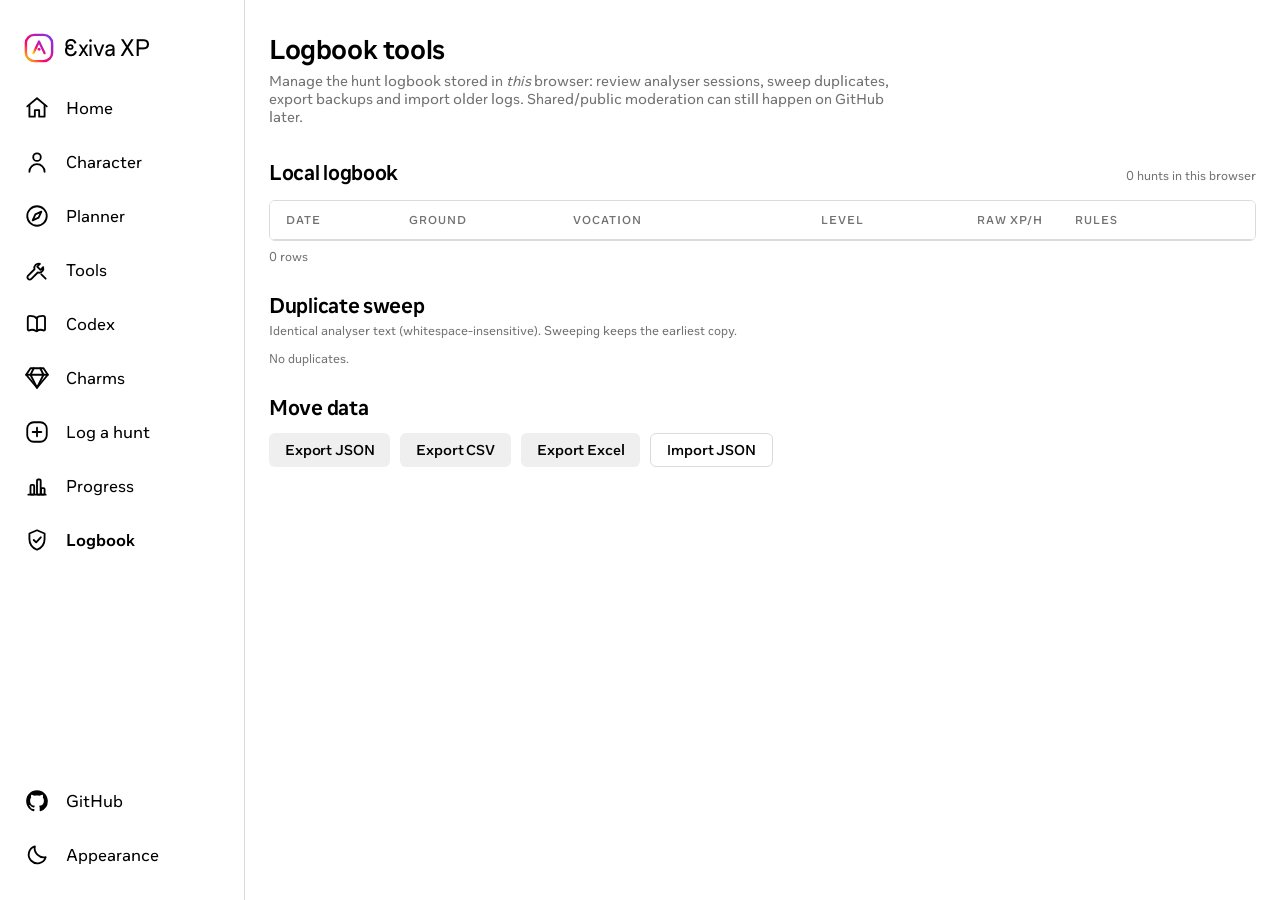
==== admin.html @ 0beedae2 "Exiva XP owner-only history reset" ====
<!DOCTYPE html>
<html lang="en">
<head>
  <meta charset="UTF-8">
  <meta name="viewport" content="width=device-width, initial-scale=1.0">
  <meta name="description" content="Manage Night'Flyn's local Exiva XP hunt logbook: review, deduplicate, import and export Hunting Analyser sessions.">
  <title>Logbook tools · Exiva XP</title>
  <link rel="icon" href="assets/img/mark.svg" type="image/svg+xml">
  <link rel="manifest" href="manifest.webmanifest">
  <link rel="apple-touch-icon" href="assets/img/icon-180.png">
  <meta name="theme-color" content="#ffffff" media="(prefers-color-scheme: light)">
  <meta name="theme-color" content="#0c1014" media="(prefers-color-scheme: dark)">
  <link rel="stylesheet" href="assets/css/base.css">
  <link rel="stylesheet" href="assets/css/pages.css">
</head>
<body>
  <a class="skip-link" href="#stage">Skip to content</a>
  <div class="shell">
    <aside id="rail" class="rail" aria-label="Sidebar"></aside>
    <main class="stage" id="main">
      <div class="stage-inner" id="stage">
        <noscript><p>Exiva XP needs JavaScript to read analysers and render the hunting data.</p></noscript>
        <div class="ghost" style="height:56px;margin-bottom:16px"></div>
        <div class="ghost" style="height:340px"></div>
      </div>
    </main>
  </div>
  <script type="module" src="assets/js/pages/admin.js"></script>
</body>
</html>
---- assets/css/base.css ----
/*
 * Exiva XP — base layer: brand fonts, semantic tokens and the product app
 * shell (sidebar → icon rail → bottom tab bar). Token values come from the
 * Instagram Design System (nesleykent/instagram-design-system): light-first,
 * near-monochrome surfaces, one loud gradient, a single fixed action blue.
 */

/* ---------- brand typefaces ---------- */

@font-face {
  font-family: "Optimistic";
  src: url("../fonts/optimistic-vf.ttf") format("truetype");
  font-weight: 200 800;
  font-display: swap;
}
@font-face {
  font-family: "Instagram Sans Headline";
  src: url("../fonts/instagram-sans-headline.otf") format("opentype");
  font-weight: 400 800;
  font-display: swap;
}
@font-face {
  font-family: "Instagram Sans";
  src: url("../fonts/instagram-sans-regular.ttf") format("truetype");
  font-weight: 400;
  font-display: swap;
}
@font-face {
  font-family: "Instagram Sans";
  src: url("../fonts/instagram-sans-bold.ttf") format("truetype");
  font-weight: 700;
  font-display: swap;
}

/* ---------- tokens ---------- */

:root {
  /* brand gradient — the only saturated element */
  --grad-yellow: #FFD600;
  --grad-orange: #FF7A00;
  --grad-rose: #FF0169;
  --grad-magenta: #D300C5;
  --grad-purple: #7638FA;
  --grad-hero: linear-gradient(72.44deg, var(--grad-rose) 4.69%, var(--grad-magenta) 48.96%, var(--grad-purple) 92.19%);
  --grad-spectrum: linear-gradient(125deg, var(--grad-yellow) 15%, var(--grad-orange) 30%, var(--grad-rose), var(--grad-magenta) 70%, var(--grad-purple) 85%);
  --grad-story: conic-gradient(from 220deg, var(--grad-yellow), var(--grad-orange), var(--grad-rose), var(--grad-magenta), var(--grad-purple), var(--grad-yellow));

  /* semantic surfaces — light default */
  --surface: 255, 255, 255;
  --surface-2: 243, 245, 247;
  --surface-raised: 255, 255, 255;
  --ink: 0, 0, 0;
  --ink-2: 115, 115, 115;
  --icon: 38, 38, 38;
  --wash: 239, 239, 239;
  --line: 219, 219, 219;
  --line-strong: 168, 168, 168;
  --overlay: 0, 0, 0;
  --overlay-a: .05;

  /* fixed semantics — never theme-swap, matching the source's --web-always-* */
  --blue: 0, 149, 246;
  --blue-press: 24, 119, 242;
  --red: 237, 73, 86;
  --green: 88, 195, 34;
  --white-fixed: 255, 255, 255;

  /* element accents (data colour only) */
  --c-physical: 142, 142, 142;
  --c-earth: 88, 195, 34;
  --c-fire: 255, 122, 0;
  --c-energy: 118, 56, 250;
  --c-ice: 0, 149, 246;
  --c-holy: 255, 214, 0;
  --c-death: 211, 0, 197;

  /* type */
  --f-ui: "Optimistic", Montserrat, -apple-system, BlinkMacSystemFont, "Segoe UI", Helvetica, Arial, sans-serif;
  --f-wordmark: "Instagram Sans Headline", "Instagram Sans", "Helvetica Neue", Helvetica, Arial, sans-serif;
  --f-display: "Instagram Sans", "Helvetica Neue", Helvetica, Arial, sans-serif;
  --f-mono: ui-monospace, SFMono-Regular, Menlo, Consolas, monospace;

  /* spacing / shape / elevation */
  --s1: 4px; --s2: 8px; --s3: 12px; --s4: 16px; --s5: 20px;
  --s6: 24px; --s8: 32px; --s10: 40px; --s12: 48px; --s16: 64px;
  --r-sm: 4px; --r-input: 6px; --r-md: 8px; --r-lg: 12px; --r-xl: 16px;
  --r-pill: 1000px; --r-circle: 50%;
  --shadow-card: 0 2px 4px rgba(0,0,0,.1), 0 8px 16px rgba(0,0,0,.1);
  --shadow-float: 0 4px 12px rgba(0,0,0,.15);

  /* motion */
  --e-standard: cubic-bezier(.4, 0, .2, 1);
  --e-settle: cubic-bezier(.16, 1, .3, 1);
  --t-hover: 150ms;

  /* shell geometry */
  --rail: 245px;
  --rail-slim: 76px;
  --feed: 660px;
  --canvas: 1180px;

  color-scheme: light;
}

[data-appearance="dark"] {
  --surface: 12, 16, 20;
  --surface-2: 37, 41, 46;
  --surface-raised: 33, 35, 40;
  --ink: 245, 245, 245;
  --ink-2: 168, 168, 168;
  --icon: 245, 245, 245;
  --wash: 38, 38, 38;
  --line: 38, 38, 38;
  --line-strong: 85, 85, 85;
  --overlay: 255, 255, 255;
  --overlay-a: .1;
  color-scheme: dark;
}

@media (prefers-reduced-motion: reduce) {
  *, *::before, *::after { transition-duration: .01ms !important; animation-duration: .01ms !important; }
}

/* ---------- resets ---------- */

* { box-sizing: border-box; }

body {
  margin: 0;
  background: rgb(var(--surface));
  color: rgb(var(--ink));
  font-family: var(--f-ui);
  font-size: 14px;
  line-height: 18px;
  -webkit-font-smoothing: antialiased;
}

a { color: inherit; text-decoration: none; }
button { font-family: inherit; }
h1, h2, h3, h4 { margin: 0; font-weight: 700; }

.visually-hidden { position: absolute; width: 1px; height: 1px; overflow: hidden; clip: rect(0 0 0 0); }
.skip-link { position: fixed; left: -9999px; z-index: 200; background: rgb(var(--surface-raised)); padding: var(--s3) var(--s4); border-radius: var(--r-md); box-shadow: var(--shadow-float); }
.skip-link:focus { left: var(--s3); top: var(--s3); }
:focus-visible { outline: 2px solid rgb(var(--line-strong)); outline-offset: 2px; }

/* ---------- app shell ---------- */

.shell { display: flex; min-height: 100vh; }

.rail {
  position: sticky; top: 0; align-self: flex-start;
  width: var(--rail); height: 100vh; flex-shrink: 0;
  display: flex; flex-direction: column;
  padding: 8px 12px 20px;
  border-right: 1px solid rgb(var(--line));
  background: rgb(var(--surface));
  z-index: 50;
}

.wordmark {
  display: flex; align-items: center; gap: 10px;
  padding: 25px 12px 20px;
  font-family: var(--f-wordmark);
  font-weight: 700; font-size: 24px; letter-spacing: -.5px;
  white-space: nowrap;
}
.wordmark img, .wordmark svg { width: 30px; height: 30px; flex-shrink: 0; }

.rail-nav { display: flex; flex-direction: column; gap: 4px; flex: 1; }

.rail-item {
  display: flex; align-items: center; gap: 16px;
  padding: 12px; border: 0; border-radius: var(--r-md);
  background: transparent; color: rgb(var(--ink));
  font-size: 16px; line-height: 24px; font-weight: 400;
  cursor: pointer; white-space: nowrap;
  transition: background var(--t-hover) var(--e-standard);
}
.rail-item:hover { background: rgba(var(--overlay), var(--overlay-a)); }
.rail-item[aria-current="page"] { font-weight: 700; }
.rail-item svg { width: 26px; height: 26px; flex-shrink: 0; }

.rail-foot { display: flex; flex-direction: column; gap: 4px; }

/* icon rail on narrow desktop */
@media (max-width: 1100px) {
  .rail { width: var(--rail-slim); align-items: center; padding: 8px 8px 20px; }
  .wordmark span { display: none; }
  .wordmark { padding: 25px 0 20px; justify-content: center; }
  .rail-item span { display: none; }
  .rail-item { justify-content: center; width: 48px; }
}

/* bottom tab bar on mobile */
@media (max-width: 700px) {
  .shell { flex-direction: column; }
  .rail {
    position: fixed; top: auto; bottom: 0; left: 0; right: 0;
    width: 100%; height: 52px; flex-direction: row; align-items: center;
    justify-content: space-around; padding: 0 var(--s2);
    border-right: 0; border-top: 1px solid rgb(var(--line));
  }
  .wordmark, .rail-foot .theme-label { display: none; }
  .rail-nav { flex-direction: row; flex: 1; justify-content: space-around; gap: 0; }
  .rail-item { padding: 8px 6px; width: auto; }
  /* GitHub + appearance are utilities, not destinations — a floating
     corner cluster keeps the bottom tab bar to the real nav targets. */
  .rail-foot {
    position: fixed; top: var(--s2); right: var(--s2); z-index: 60;
    flex-direction: row; gap: 2px; padding: 2px;
    background: rgba(var(--surface), .92);
    backdrop-filter: blur(20px); -webkit-backdrop-filter: blur(20px);
    border: 1px solid rgb(var(--line)); border-radius: var(--r-pill);
  }
  .rail-foot .rail-item { padding: 8px; }
  /* the tab bar carries only the five daily-loop destinations; the rest
     stay in the desktop sidebar and on the home workspace grid */
  .rail-nav .rail-desktop-only { display: none; }
  main.stage { padding-bottom: 72px !important; }
}

main.stage {
  flex: 1; min-width: 0;
  padding: var(--s8) var(--s6) var(--s16);
}
.stage-inner { max-width: var(--canvas); margin: 0 auto; }
.stage-inner.narrow { max-width: var(--feed); }

/* ---------- primitives ----------
 * Button — three-tier action control (primary/secondary/tertiary), plus an
 * app-specific "destructive" tier using the system's own error colour.
 * Radius is 6px at every size — sizes vary padding/font only, never shape.
 */

.btn {
  display: inline-flex; align-items: center; justify-content: center; gap: var(--s2);
  min-height: 32px; padding: 7px var(--s4);
  border: 0; border-radius: var(--r-input);
  font-size: 14px; font-weight: 600; letter-spacing: -0.01em; cursor: pointer;
  transition: background var(--t-hover) var(--e-standard);
}
.btn-primary { background: rgb(var(--blue)); color: rgb(var(--white-fixed)); }
.btn-primary:hover { background: rgb(var(--blue-press)); }
.btn-secondary { background: rgb(var(--wash)); color: rgb(var(--ink)); }
.btn-secondary:hover { background: rgba(var(--overlay), calc(var(--overlay-a) * 2)); }
.btn-tertiary { background: transparent; color: rgb(var(--ink)); border: 1px solid rgb(var(--line)); }
.btn-tertiary:hover { background: rgba(var(--overlay), var(--overlay-a)); }
.btn-destructive { background: rgb(var(--red)); color: rgb(var(--white-fixed)); }
.btn[disabled] { opacity: .3; cursor: default; }
.btn-sm { min-height: 28px; padding: 5px var(--s3); font-size: 12px; }
.btn-lg { min-height: 44px; padding: 11px var(--s6); font-size: 15px; }

/* utility card — 6px radius matches the source's Card "utility" variant.
   The source keeps --shadow-card on at rest; here it's hover-only (.tile:hover)
   since hundreds of small cards render at once — an always-on shadow at this
   density reads as noisy, which conflicts with the source's own "used
   sparingly" guidance more than a resting-shadow mismatch would. */
.panel {
  background: rgb(var(--surface-raised));
  border: 1px solid rgb(var(--line));
  border-radius: var(--r-input);
}
.panel-pad { padding: var(--s5); }

.hairline { border: 0; border-top: 1px solid rgb(var(--line)); margin: var(--s5) 0; }

.eyebrow {
  font-size: 11px; line-height: 13px; font-weight: 600;
  letter-spacing: 1px; text-transform: uppercase;
  color: rgb(var(--ink-2));
}

.dim { color: rgb(var(--ink-2)); }
.fine { font-size: 12px; line-height: 16px; }
.num { font-variant-numeric: tabular-nums; }

input[type="text"], input[type="search"], input[type="number"], select, textarea {
  font-family: var(--f-ui); font-size: 14px;
  color: rgb(var(--ink));
  background: rgb(var(--surface-2));
  border: 1px solid transparent; border-radius: var(--r-input);
  padding: 8px 12px; min-height: 36px;
}
input:focus, select:focus, textarea:focus { outline: none; border-color: rgb(var(--line-strong)); }
textarea { width: 100%; font-family: var(--f-mono); font-size: 12px; line-height: 1.5; resize: vertical; }

label.lbl { display: grid; gap: 4px; }
label.lbl > .eyebrow { font-weight: 600; }
/* every filter field shares one width so a row of controls lines up evenly;
   lbl-wide/lbl-narrow are the only sanctioned exceptions (free text search,
   short numeric inputs) — never set width via inline style on a .lbl field. */
label.lbl > input, label.lbl > select { min-width: 160px; width: 100%; box-sizing: border-box; }
label.lbl.lbl-wide > input, label.lbl.lbl-wide > select { min-width: 220px; }
label.lbl.lbl-narrow > input, label.lbl.lbl-narrow > select { min-width: 96px; width: 96px; }
label.lbl > .sort-menu { min-width: 160px; width: 100%; box-sizing: border-box; }

/* Sort control — Apple HIG's menu pattern for a small mutually-exclusive
   option set: a button that opens an anchored list with a checkmark on the
   current choice, dismissed on pick or outside click. Replaces a native
   <select>, which read as an OS-chrome control next to the rest of this
   custom-styled system. */
.sort-menu { position: relative; }
.sort-menu-btn {
  display: flex; align-items: center; justify-content: space-between; gap: 8px;
  width: 100%; font-family: var(--f-ui); font-size: 14px; text-align: left; cursor: pointer;
  color: rgb(var(--ink)); background: rgb(var(--surface-2));
  border: 1px solid transparent; border-radius: var(--r-input);
  padding: 8px 12px; min-height: 36px;
}
.sort-menu-btn:hover { background: rgba(var(--overlay), calc(var(--overlay-a) * 2)); }
.sort-menu-btn:focus-visible, .sort-menu-btn[aria-expanded="true"] { outline: none; border-color: rgb(var(--line-strong)); }
.sort-menu-btn .value { overflow: hidden; text-overflow: ellipsis; white-space: nowrap; }
.sort-menu-btn .chevron { width: 16px; height: 16px; flex-shrink: 0; color: rgb(var(--ink-2)); transition: transform var(--t-hover) var(--e-standard); }
.sort-menu-btn[aria-expanded="true"] .chevron { transform: rotate(180deg); }
.sort-menu-list {
  position: absolute; top: calc(100% + 4px); left: 0; right: 0; z-index: 20;
  padding: 6px; margin: 0;
  background: rgb(var(--surface-raised)); border: 1px solid rgb(var(--line));
  border-radius: var(--r-lg); box-shadow: var(--shadow-float);
}
.sort-menu-item {
  display: flex; align-items: center; gap: 10px; width: 100%;
  padding: 9px 10px; border: 0; border-radius: var(--r-input);
  background: transparent; color: rgb(var(--ink)); font-family: var(--f-ui); font-size: 14px; text-align: left; cursor: pointer;
}
.sort-menu-item:hover { background: rgba(var(--overlay), var(--overlay-a)); }
.sort-menu-item .check { width: 16px; height: 16px; flex-shrink: 0; color: rgb(var(--blue)); visibility: hidden; }
.sort-menu-item[aria-checked="true"] .check { visibility: visible; }

/* gradient text — whole-word treatment only */
.grad-text {
  background: var(--grad-spectrum);
  -webkit-background-clip: text; background-clip: text;
  -webkit-text-fill-color: transparent; color: transparent;
}

/* story-ring avatar (grounds/creatures) */
.ring {
  display: inline-grid; place-items: center;
  width: 64px; height: 64px; border-radius: var(--r-circle);
  background: var(--grad-story);
  flex-shrink: 0;
}
.ring > .ring-core {
  display: grid; place-items: center;
  width: 56px; height: 56px; border-radius: var(--r-circle);
  background: rgb(var(--surface));
  font-weight: 700; font-size: 18px;
}
.ring.ring-quiet { background: rgb(var(--line)); }

.toast {
  position: fixed; left: 50%; bottom: var(--s6); transform: translateX(-50%);
  background: rgb(var(--ink)); color: rgb(var(--surface));
  padding: 10px var(--s5); border-radius: var(--r-md);
  font-size: 14px; z-index: 120; box-shadow: var(--shadow-float);
  animation: toast-rise .35s var(--e-settle);
}
@keyframes toast-rise { from { opacity: 0; transform: translate(-50%, 10px); } }
---- assets/css/pages.css ----
/* Exiva XP — page components layered on the shell primitives. */

/* ---------- home ---------- */

.hello {
  display: flex; flex-direction: column; gap: var(--s3);
  padding: var(--s10) 0 var(--s8);
}
.hello h1 {
  font-family: var(--f-wordmark);
  font-size: clamp(34px, 5vw, 56px); line-height: 1.02;
  letter-spacing: -2px; font-weight: 700;
}
.hello p { max-width: 560px; font-size: 16px; line-height: 24px; color: rgb(var(--ink-2)); margin: 0; }
.hello .actions { display: flex; gap: var(--s3); margin-top: var(--s2); flex-wrap: wrap; }

.pulse-row { display: grid; grid-template-columns: repeat(auto-fit, minmax(130px, 1fr)); gap: var(--s3); margin-bottom: var(--s8); }
.pulse { padding: var(--s4) var(--s5); }
.pulse .big { font-size: 26px; line-height: 28px; font-weight: 700; letter-spacing: 0; overflow-wrap: anywhere; }
.pulse .eyebrow { margin-top: 4px; }
.home-workspace .tile-top { align-items: flex-start; }
.home-workspace-icon {
  display: grid;
  place-items: center;
  width: 48px;
  height: 48px;
  flex: 0 0 48px;
  color: rgb(var(--ink));
}
.home-workspace-icon > svg {
  width: 28px;
  height: 28px;
}

/* stories rail of grounds */
.story-rail {
  display: flex; gap: var(--s4); overflow-x: auto;
  padding: var(--s4) 2px var(--s5);
  scrollbar-width: none;
}
.story-rail::-webkit-scrollbar { display: none; }
.story {
  display: flex; flex-direction: column; align-items: center; gap: 6px;
  width: 76px; flex-shrink: 0; text-align: center;
}
.story .cap {
  font-size: 12px; line-height: 15px; max-width: 76px;
  overflow: hidden; display: -webkit-box; -webkit-line-clamp: 2; -webkit-box-orient: vertical;
}
.story:hover .ring { filter: brightness(1.05); }

/* feed cards */
.feed { display: flex; flex-direction: column; gap: var(--s5); }
.post { overflow: hidden; }
.post-head { display: flex; align-items: center; gap: var(--s3); padding: var(--s3) var(--s4); }
.post-head .ring { width: 40px; height: 40px; }
.post-head .ring > .ring-core { width: 34px; height: 34px; font-size: 13px; }
.post-head .who { display: grid; }
.post-head .who b { font-size: 14px; }
.post-hero {
  display: grid; grid-template-columns: repeat(auto-fit, minmax(120px, 1fr));
  gap: 1px; background: rgb(var(--line));
  border-block: 1px solid rgb(var(--line));
}
.post-hero .cell { background: rgb(var(--surface-2)); padding: var(--s4); text-align: center; }
.post-hero .cell b { display: block; font-size: 18px; letter-spacing: -.3px; }
.post-body { padding: var(--s3) var(--s4) var(--s4); display: grid; gap: 6px; }

/* ---------- explore grid + filter bar ---------- */

.filter-bar {
  display: flex; flex-wrap: wrap; gap: var(--s2) var(--s3); align-items: flex-start;
  padding: var(--s4) 0 var(--s5);
  position: sticky; top: 0; z-index: 10;
  background: rgba(var(--surface), .92);
  backdrop-filter: blur(20px); -webkit-backdrop-filter: blur(20px);
}

/* .filter-more wraps every field except Search. On desktop it's `contents` —
   invisible to layout, its children are plain flex items of .filter-bar, so
   nothing above 700px changes. Below 700px it collapses behind a toggle
   button instead of packing 2-per-row, since even a packed grid still
   pushed the first result past the fold on real phones. */
.filter-toggle { display: none; }
.filter-more { display: contents; }

@media (max-width: 700px) {
  /* iOS Safari has a known compositing bug where a `position: sticky` element
     combined with `backdrop-filter` gets left behind as a stretched "ghost"
     copy mid-scroll, overlapping content below it. Drop both on mobile —
     the bar is short enough now (Search + a Filters toggle) that losing
     stick-while-scrolling isn't a real loss, and a plain flow bar sidesteps
     the whole bug class. */
  .filter-bar {
    flex-direction: column; align-items: stretch; gap: var(--s2); padding: var(--s3) 0 var(--s4);
    position: static; background: rgb(var(--surface));
    backdrop-filter: none; -webkit-backdrop-filter: none;
  }
  .filter-toggle {
    display: flex; align-items: center; justify-content: center; gap: 6px;
    min-height: 36px; padding: 0 var(--s4);
    background: rgb(var(--wash)); color: rgb(var(--ink));
    border: 0; border-radius: var(--r-input);
    font-size: 13px; font-weight: 600; cursor: pointer;
  }
  .filter-toggle .chevron { transition: transform var(--t-hover) var(--e-standard); }
  .filter-toggle[aria-expanded="true"] .chevron { transform: rotate(180deg); }
  .filter-more { display: none; grid-template-columns: 1fr 1fr; gap: var(--s2); }
  .filter-more.open { display: grid; }
  .filter-more .lbl, .filter-more .lbl-narrow { min-width: 0; width: auto; }
  .filter-more .lbl > input, .filter-more .lbl > select, .filter-more .lbl > .sort-menu,
  .filter-more .lbl-narrow > input, .filter-more .lbl-narrow > select { min-width: 0; width: 100%; }
  .filter-more > *:last-child { grid-column: 1 / -1; }
}

.count-line { margin: 0 0 var(--s3); }

.tiles { display: grid; grid-template-columns: repeat(auto-fill, minmax(280px, 1fr)); gap: var(--s4); }
.tile { display: flex; flex-direction: column; gap: var(--s3); padding: var(--s4); transition: box-shadow var(--t-hover) var(--e-standard); }
.tile:hover { box-shadow: var(--shadow-card); }
.tile-top { display: flex; align-items: center; gap: var(--s3); }
.tile-top .ring { width: 48px; height: 48px; }
.tile-top .ring > .ring-core { width: 41px; height: 41px; font-size: 15px; }
.tile-top .name { font-weight: 700; font-size: 15px; line-height: 19px; }
.tile-stats { display: flex; gap: var(--s5); }
.tile-stats .stat b { display: block; font-size: 16px; }
.tile-tags { display: flex; flex-wrap: wrap; gap: 6px; }

/* Badge — the source Badge component verbatim (the "LIVE" pattern): solid
   tone fill, white 11px/700 uppercase, 4px radius. Reserved for genuine
   STATUS indicators only: basis (Curated/Logged/Blended), admin's
   rules-check (Faulted/Flagged/Clean), evidence provenance. The neutral
   fill is the fixed 38,38,38 primary-icon value in both appearances —
   tone colours never theme-swap. */
.badge {
  display: inline-flex; align-items: center; gap: 4px;
  padding: 3px 7px; border-radius: var(--r-sm);
  font-size: 11px; line-height: 13px; font-weight: 700;
  letter-spacing: .5px; text-transform: uppercase;
  color: rgb(var(--white-fixed)); background: rgb(38, 38, 38);
  white-space: nowrap;
}
.badge-success { background: rgb(var(--green)); }
.badge-info { background: rgb(var(--blue)); }
.badge-error { background: rgb(var(--red)); }
/* the source Badge has no caution tone — the brand gradient's orange stop
   is the sanctioned extension (it is already the fire data colour) */
.badge-warning { background: rgb(var(--c-fire)); }

/* Pill — Exiva's quiet data/label chip (not a source component): soft wash
   fill, ink text. Categorical metadata (vocations, family/tier/rarity,
   loot, habitats) and the element readouts (pillEl) live here — solid
   uppercase badges on every label would out-shout the content. The source's
   Tag is NOT this either: that's the interactive filter chip from the brand
   type-tester, and this app currently has no such control. */
.pill {
  display: inline-flex; align-items: center; gap: 5px;
  padding: 2px 10px; border-radius: var(--r-pill);
  font-size: 12px; line-height: 18px; font-weight: 600;
  background: rgb(var(--wash)); color: rgb(var(--ink));
  white-space: nowrap;
}
/* element badges carry their element as a tone, exactly like the semantic
   tones below tint theirs: a soft wash of the element colour. Text stays
   ink for contrast (holy yellow and ice blue are unreadable as text
   colours in light mode). No dot — the source Badge has no such part. */
.pill[class*="el-"] { background: rgba(var(--el), .14); }
/* semantic tones, not colour names — matches the source Badge component's
   tone system (a fixed vocabulary of meanings, not literal hues) */
.pill-info { background: rgba(var(--blue), .12); color: rgb(var(--blue)); }
.pill-success { background: rgba(var(--green), .14); color: rgb(0, 130, 20); }
[data-appearance="dark"] .pill-success { color: rgb(var(--green)); }
.pill-error { background: rgba(var(--red), .12); color: rgb(var(--red)); }
.pill-warning { background: rgba(var(--c-fire), .14); color: rgb(var(--c-fire)); }

.el-physical { --el: var(--c-physical); }
.el-earth { --el: var(--c-earth); }
.el-fire { --el: var(--c-fire); }
.el-energy { --el: var(--c-energy); }
.el-ice { --el: var(--c-ice); }
.el-holy { --el: var(--c-holy); }
.el-death { --el: var(--c-death); }

/* creature artwork (official Tibia library GIFs) */
.critter {
  width: 48px; height: 48px; object-fit: contain;
  image-rendering: pixelated; flex-shrink: 0;
}
.critter-lg { width: 84px; height: 84px; }
.art-disc {
  display: grid; place-items: center; flex-shrink: 0;
  background: rgb(var(--surface-2)); border-radius: var(--r-lg);
}
.tile-top .art-disc { width: 56px; height: 56px; }
.masthead .art-disc { width: 108px; height: 108px; }

/* trust meter (confidence) */
.trust { display: inline-flex; align-items: center; gap: 6px; font-size: 12px; color: rgb(var(--ink-2)); }
.trust .seg { display: inline-flex; gap: 2px; }
.trust .seg i { width: 10px; height: 4px; border-radius: 2px; background: rgb(var(--wash)); }
.trust .seg i.on { background: rgb(var(--green)); }

/* ---------- data table ---------- */

.sheet { overflow-x: auto; }
table.grid { width: 100%; border-collapse: collapse; font-size: 14px; }
table.grid th, table.grid td { padding: 10px var(--s4); text-align: left; white-space: nowrap; }
table.grid th {
  font-size: 11px; letter-spacing: 1px; text-transform: uppercase; font-weight: 600;
  color: rgb(var(--ink-2)); border-bottom: 1px solid rgb(var(--line));
  cursor: pointer; user-select: none; position: sticky; top: 0;
  background: rgb(var(--surface-raised));
}
table.grid th.on { color: rgb(var(--ink)); }
table.grid td { border-bottom: 1px solid rgb(var(--line)); }
table.grid tr:last-child td { border-bottom: 0; }
table.grid tbody tr:hover { background: rgba(var(--overlay), var(--overlay-a)); }
table.grid .num { text-align: right; }
table.grid a { color: rgb(var(--blue)); font-weight: 600; }
.ok { color: rgb(var(--green)); font-weight: 600; }
.bad { color: rgb(var(--red)); font-weight: 600; }

/* ---------- detail pages ---------- */

.masthead { display: flex; align-items: center; gap: var(--s5); padding: var(--s6) 0 var(--s5); flex-wrap: wrap; }
.masthead .ring { width: 88px; height: 88px; }
.masthead .ring > .ring-core { width: 78px; height: 78px; font-size: 26px; }
.masthead h1 { font-size: 28px; line-height: 32px; letter-spacing: -.5px; }
.masthead .sub { display: flex; gap: var(--s2); flex-wrap: wrap; margin-top: var(--s2); }

.duo { display: grid; gap: var(--s4); grid-template-columns: 1fr; }
@media (min-width: 880px) { .duo { grid-template-columns: 1fr 1fr; } }

.facts { display: grid; grid-template-columns: repeat(auto-fit, minmax(140px, 1fr)); gap: var(--s2); }
.fact { background: rgb(var(--surface-2)); border-radius: var(--r-md); padding: 10px var(--s3); }
.fact b { display: block; font-size: 15px; }
.fact .meta-line { display: block; }

/* element meter */
.meter { display: grid; grid-template-columns: 68px 1fr 44px; gap: var(--s2); align-items: center; font-size: 13px; }
.meter + .meter { margin-top: 7px; }
.meter .lane { height: 7px; border-radius: var(--r-pill); background: rgb(var(--surface-2)); position: relative; overflow: visible; }
.meter .lane > .fill { position: absolute; inset: 0 auto 0 0; border-radius: var(--r-pill); background: rgb(var(--el, var(--ink-2))); }
.meter .lane > .baseline { position: absolute; top: -3px; bottom: -3px; width: 1px; background: rgb(var(--line-strong)); }
.meter .val { text-align: right; color: rgb(var(--ink-2)); }

.tips { margin: 0; padding-left: 18px; display: grid; gap: 6px; font-size: 14px; line-height: 20px; }

/* ---------- submit flow ---------- */

.steps { counter-reset: step; display: grid; gap: var(--s5); }
.step { position: relative; }
.step > .step-head { display: flex; align-items: center; gap: var(--s3); margin-bottom: var(--s3); }
.step > .step-head::before {
  counter-increment: step; content: counter(step);
  display: grid; place-items: center;
  width: 26px; height: 26px; border-radius: var(--r-circle);
  background: rgb(var(--ink)); color: rgb(var(--surface));
  font-size: 13px; font-weight: 700;
}
.step > .step-head h2 { font-size: 18px; }

.guess-list { display: grid; gap: var(--s2); }
.guess {
  display: flex; align-items: center; gap: var(--s3);
  padding: var(--s3) var(--s4); cursor: pointer;
  border: 1.5px solid rgb(var(--line)); border-radius: var(--r-input);
  background: rgb(var(--surface-raised));
  transition: border-color var(--t-hover) var(--e-standard);
}
.guess:hover { background: rgba(var(--overlay), var(--overlay-a)); }
.guess.picked { border-color: rgb(var(--blue)); }
.guess .pct { margin-left: auto; font-weight: 700; font-size: 15px; }

.note { border-radius: var(--r-md); padding: var(--s3) var(--s4); font-size: 14px; margin: var(--s2) 0; }
.note-red { background: rgba(var(--red), .08); color: rgb(var(--red)); }
.note-amber { background: rgba(var(--c-fire), .1); color: rgb(160, 80, 0); }
[data-appearance="dark"] .note-amber { color: rgb(var(--c-fire)); }
.note-green { background: rgba(var(--green), .1); color: rgb(0, 130, 20); }
[data-appearance="dark"] .note-green { color: rgb(var(--green)); }

.form-row { display: flex; flex-wrap: wrap; gap: var(--s3); }

/* ---------- character tools ---------- */

.tool-grid {
  display: grid;
  grid-template-columns: repeat(auto-fit, minmax(320px, 1fr));
  gap: var(--s4);
  align-items: start;
}
.tool-card {
  display: grid;
  gap: var(--s4);
}
.tool-wide {
  grid-column: 1 / -1;
}
.tool-head {
  display: flex;
  align-items: baseline;
  justify-content: space-between;
  gap: var(--s3);
}
.tool-head h2 {
  font-size: 18px;
  letter-spacing: -.2px;
}
.tool-fields {
  display: flex;
  flex-wrap: wrap;
  gap: var(--s3);
  align-items: end;
}
.tool-fields .lbl {
  min-width: 0;
}
.tool-result {
  display: grid;
  gap: var(--s3);
}
.tool-kpis {
  display: grid;
  grid-template-columns: repeat(auto-fit, minmax(126px, 1fr));
  gap: var(--s2);
}
.tool-kpis > span {
  display: grid;
  gap: 3px;
  min-height: 66px;
  padding: 10px var(--s3);
  background: rgb(var(--surface-2));
  border-radius: var(--r-md);
}
.tool-kpis b {
  font-size: 18px;
  line-height: 22px;
  font-variant-numeric: tabular-nums;
}
.tool-kpis small {
  color: rgb(var(--ink-2));
  font-size: 12px;
  line-height: 16px;
}
.mini-list {
  display: grid;
  gap: 6px;
  font-size: 13px;
  line-height: 18px;
}
.mini-list > span {
  padding: 8px 0;
  border-top: 1px solid rgb(var(--line));
}
.tool-creature-line {
  display: flex;
  align-items: center;
  gap: var(--s3);
}
.tool-creature-line > div {
  display: grid;
  gap: 2px;
}
.tool-result-grid {
  display: grid;
  grid-template-columns: repeat(auto-fill, minmax(270px, 1fr));
  gap: var(--s3);
}
.tool-mini-card {
  display: grid;
  gap: var(--s3);
  padding: var(--s4);
  border: 1px solid rgb(var(--line));
  border-radius: var(--r-input);
  background: rgb(var(--surface-raised));
  transition: background var(--t-hover) var(--e-standard), box-shadow var(--t-hover) var(--e-standard);
}
.tool-mini-card:hover {
  background: rgba(var(--overlay), var(--overlay-a));
  box-shadow: var(--shadow-card);
}
.tool-mini-card .tile-top {
  min-height: 56px;
}
.tool-creatures {
  margin: 0;
  overflow: hidden;
  text-overflow: ellipsis;
  white-space: nowrap;
}
.tool-columns {
  display: grid;
  grid-template-columns: repeat(auto-fit, minmax(240px, 1fr));
  gap: var(--s5);
}
.tool-columns .eyebrow {
  margin: 0 0 var(--s2);
}

@media (max-width: 700px) {
  .tool-grid { grid-template-columns: 1fr; }
  .tool-fields .lbl,
  .tool-fields .lbl.lbl-wide,
  .tool-fields .lbl.lbl-narrow { width: 100%; }
  .tool-fields .lbl > input,
  .tool-fields .lbl > select,
  .tool-fields .lbl.lbl-wide > input,
  .tool-fields .lbl.lbl-narrow > input,
  .tool-fields .lbl.lbl-narrow > select { min-width: 0; width: 100%; }
}

/* ---------- charts ---------- */

.viz { position: relative; }
.viz svg { display: block; width: 100%; height: auto; }
/* hover readout for flow() charts (attachFlowHover) */
.viz-tip {
  position: absolute; transform: translate(-50%, -130%);
  padding: 3px 8px; font-size: 12px; white-space: nowrap; pointer-events: none; z-index: 5;
  background: rgb(var(--surface-raised)); border: 1px solid rgb(var(--line));
  border-radius: var(--r-input); box-shadow: var(--shadow-float);
}
.viz .vbar { fill: rgb(var(--blue)); }
.viz .vbar:hover { fill: rgb(var(--blue-press)); }
.viz .vlabel { fill: rgb(var(--ink)); font-size: 12px; font-family: var(--f-ui); }
.viz .vvalue { fill: rgb(var(--ink-2)); font-size: 12px; font-family: var(--f-ui); }
.viz .vaxis { stroke: rgb(var(--line)); }
.viz .vtick { fill: rgb(var(--ink-2)); font-size: 11px; font-family: var(--f-ui); }
.viz .vline { fill: none; stroke: rgb(var(--blue)); stroke-width: 2; stroke-linecap: round; }
.viz .varea { fill: rgba(var(--blue), .1); }
.viz .vdot { fill: rgb(var(--blue)); }

.chart-controls { display: flex; justify-content: space-between; align-items: flex-start; gap: var(--s4); margin-bottom: var(--s3); flex-wrap: wrap; }
.chart-control-groups { display: flex; gap: var(--s2); flex-wrap: wrap; justify-content: flex-end; }
.chart-button-group { display: flex; gap: 6px; flex-wrap: wrap; }
.chart-controls .btn[aria-pressed="true"] { background: rgb(var(--ink)); border-color: rgb(var(--ink)); color: rgb(var(--surface)); }
#online-dynamic { scroll-margin-top: 84px; }
.timezone-controls { margin-bottom: var(--s4); }
.timezone-context { align-self: end; padding-bottom: 9px; }

.section { margin-top: var(--s8); }
.section > .section-bar { display: flex; align-items: baseline; justify-content: space-between; gap: var(--s3); margin-bottom: var(--s4); flex-wrap: wrap; }
.section > .section-bar h2 { font-size: 20px; letter-spacing: -.3px; }
.section-subhead { display: flex; align-items: baseline; justify-content: space-between; gap: var(--s3); margin: var(--s5) 0 var(--s2); flex-wrap: wrap; }
.section-subhead h3 { font-size: 15px; }
.section > .section-bar .fine,
.section-subhead .fine { min-width: 0; overflow-wrap: anywhere; }

@media (max-width: 700px) {
  .pulse { padding: var(--s3); }
  .pulse .big { font-size: 22px; line-height: 24px; }
}

/* skeleton shimmer */
.ghost {
  border-radius: var(--r-input);
  background: linear-gradient(90deg, rgb(var(--surface-2)) 25%, rgb(var(--wash)) 50%, rgb(var(--surface-2)) 75%);
  background-size: 200% 100%;
  animation: ghost 1.3s var(--e-standard) infinite;
}
@keyframes ghost { to { background-position: -200% 0; } }
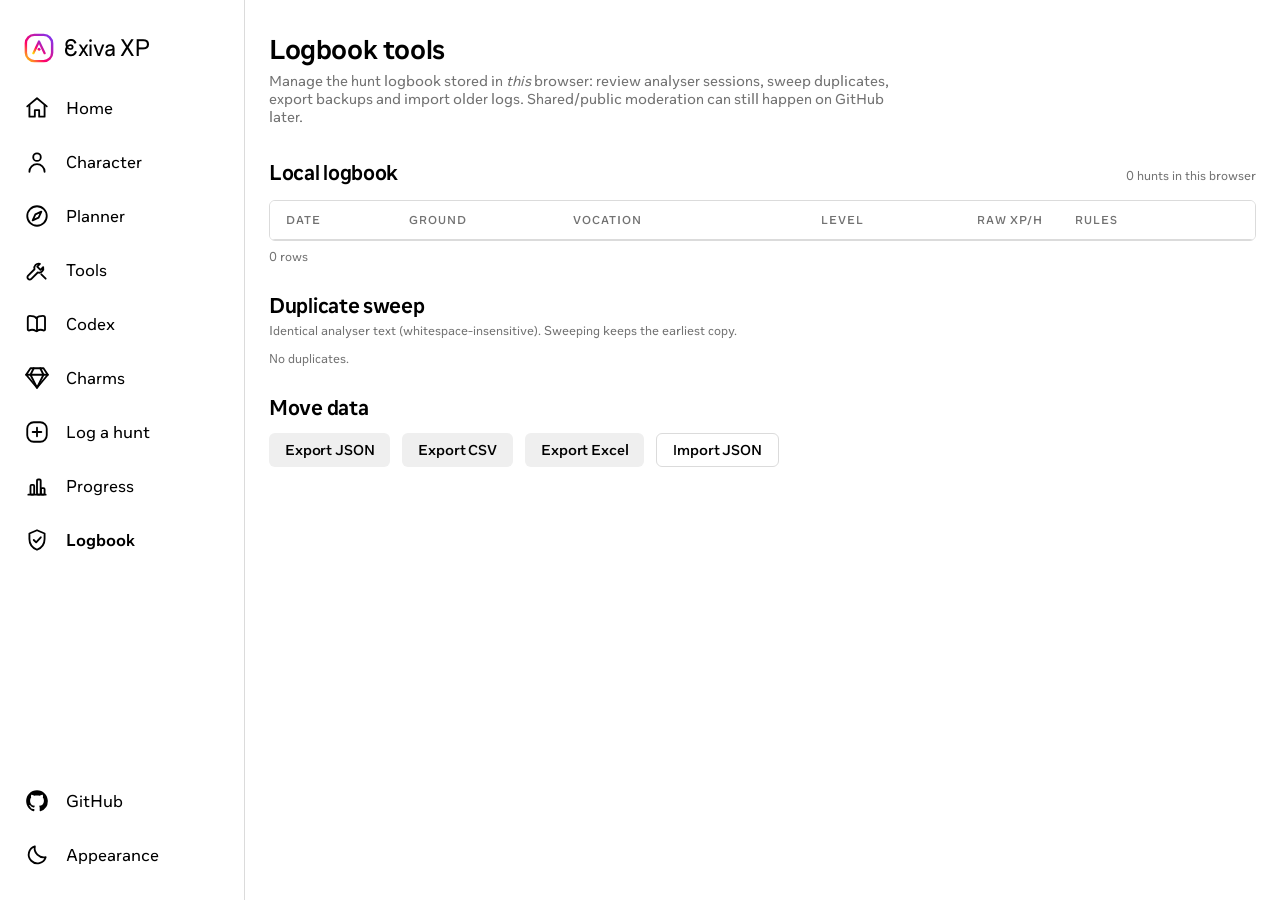
==== commit cdfa09e2: "feat: focus the character dashboard Replace hash-driven section jumps with accessible task tabs and " ====
--- a/admin.html
+++ b/admin.html
@@ -2,7 +2,7 @@
 <html lang="en">
 <head>
   <meta charset="UTF-8">
-  <meta name="viewport" content="width=device-width, initial-scale=1.0">
+  <meta name="viewport" content="width=device-width, initial-scale=1.0, viewport-fit=cover">
   <meta name="description" content="Manage Night'Flyn's local Exiva XP hunt logbook: review, deduplicate, import and export Hunting Analyser sessions.">
   <title>Logbook tools · Exiva XP</title>
   <link rel="icon" href="assets/img/mark.svg" type="image/svg+xml">
@@ -14,7 +14,7 @@
   <link rel="stylesheet" href="assets/css/pages.css">
 </head>
 <body>
-  <a class="skip-link" href="#stage">Skip to content</a>
+  <button type="button" class="skip-link" data-skip-stage>Skip to content</button>
   <div class="shell">
     <aside id="rail" class="rail" aria-label="Sidebar"></aside>
     <main class="stage" id="main">
--- a/assets/css/base.css
+++ b/assets/css/base.css
@@ -88,9 +88,10 @@
   --shadow-card: 0 2px 4px rgba(0,0,0,.1), 0 8px 16px rgba(0,0,0,.1);
   --shadow-float: 0 4px 12px rgba(0,0,0,.15);
 
-  /* motion */
-  --e-standard: cubic-bezier(.4, 0, .2, 1);
-  --e-settle: cubic-bezier(.16, 1, .3, 1);
+  /* motion — curves match the source's --ig-ease-standard/--ig-ease-confident/--ig-ease-settle exactly */
+  --e-standard: cubic-bezier(.33, 0, .67, 1);
+  --e-confident: cubic-bezier(.7, 0, .3, 1);
+  --e-settle: cubic-bezier(0, .61, .28, .92);
   --t-hover: 150ms;
 
   /* shell geometry */
@@ -98,6 +99,7 @@
   --rail-slim: 76px;
   --feed: 660px;
   --canvas: 1180px;
+  --tap: 44px;
 
   color-scheme: light;
 }
@@ -140,7 +142,7 @@
 h1, h2, h3, h4 { margin: 0; font-weight: 700; }
 
 .visually-hidden { position: absolute; width: 1px; height: 1px; overflow: hidden; clip: rect(0 0 0 0); }
-.skip-link { position: fixed; left: -9999px; z-index: 200; background: rgb(var(--surface-raised)); padding: var(--s3) var(--s4); border-radius: var(--r-md); box-shadow: var(--shadow-float); }
+.skip-link { position: fixed; left: -9999px; min-height: var(--tap); z-index: 200; background: rgb(var(--surface-raised)); color: rgb(var(--ink)); padding: var(--s3) var(--s4); border: 0; border-radius: var(--r-md); box-shadow: var(--shadow-float); font: inherit; cursor: pointer; }
 .skip-link:focus { left: var(--s3); top: var(--s3); }
 :focus-visible { outline: 2px solid rgb(var(--line-strong)); outline-offset: 2px; }
 
@@ -197,17 +199,27 @@
   .shell { flex-direction: column; }
   .rail {
     position: fixed; top: auto; bottom: 0; left: 0; right: 0;
-    width: 100%; height: 52px; flex-direction: row; align-items: center;
-    justify-content: space-around; padding: 0 var(--s2);
+    width: 100%; height: calc(52px + env(safe-area-inset-bottom));
+    flex-direction: row; align-items: center;
+    justify-content: space-around; padding: 0 var(--s2) env(safe-area-inset-bottom);
     border-right: 0; border-top: 1px solid rgb(var(--line));
   }
   .wordmark, .rail-foot .theme-label { display: none; }
   .rail-nav { flex-direction: row; flex: 1; justify-content: space-around; gap: 0; }
   .rail-item { padding: 8px 6px; width: auto; }
+  .rail-nav .rail-item, .rail-foot .rail-item { min-width: var(--tap); min-height: var(--tap); }
+  /* source IOSTabBar spec: icons render at 27px when the bar carries no labels */
+  .rail-nav .rail-item svg { width: 27px; height: 27px; }
   /* GitHub + appearance are utilities, not destinations — a floating
-     corner cluster keeps the bottom tab bar to the real nav targets. */
+     corner cluster keeps the bottom tab bar to the real nav targets. On
+     pages whose first element is the full-bleed hero card (character.html),
+     main.stage's own s8 (32px) top padding put the cluster's fixed 8px `top`
+     above the card's top edge entirely — the pill visibly straddled the
+     card boundary, half sat on plain background, half overlapping the card.
+     Match the stage's own top padding instead of a flat s2 so the cluster
+     always starts safely inside whatever's at the top of the page. */
   .rail-foot {
-    position: fixed; top: var(--s2); right: var(--s2); z-index: 60;
+    position: fixed; top: calc(var(--s8) + var(--s2) + env(safe-area-inset-top)); right: var(--s2); z-index: 60;
     flex-direction: row; gap: 2px; padding: 2px;
     background: rgba(var(--surface), .92);
     backdrop-filter: blur(20px); -webkit-backdrop-filter: blur(20px);
@@ -217,7 +229,7 @@
   /* the tab bar carries only the five daily-loop destinations; the rest
      stay in the desktop sidebar and on the home workspace grid */
   .rail-nav .rail-desktop-only { display: none; }
-  main.stage { padding-bottom: 72px !important; }
+  main.stage { padding-bottom: calc(72px + env(safe-area-inset-bottom)) !important; }
 }
 
 main.stage {
@@ -249,7 +261,7 @@
 .btn-destructive { background: rgb(var(--red)); color: rgb(var(--white-fixed)); }
 .btn[disabled] { opacity: .3; cursor: default; }
 .btn-sm { min-height: 28px; padding: 5px var(--s3); font-size: 12px; }
-.btn-lg { min-height: 44px; padding: 11px var(--s6); font-size: 15px; }
+.btn-lg { min-height: var(--tap); padding: 11px var(--s6); font-size: 15px; }
 
 /* utility card — 6px radius matches the source's Card "utility" variant.
    The source keeps --shadow-card on at rest; here it's hover-only (.tile:hover)
@@ -279,8 +291,8 @@
   font-family: var(--f-ui); font-size: 14px;
   color: rgb(var(--ink));
   background: rgb(var(--surface-2));
-  border: 1px solid transparent; border-radius: var(--r-input);
-  padding: 8px 12px; min-height: 36px;
+  border: 1px solid rgb(var(--line)); border-radius: var(--r-input);
+  padding: 10px 12px; min-height: 36px;
 }
 input:focus, select:focus, textarea:focus { outline: none; border-color: rgb(var(--line-strong)); }
 textarea { width: 100%; font-family: var(--f-mono); font-size: 12px; line-height: 1.5; resize: vertical; }
@@ -305,8 +317,8 @@
   display: flex; align-items: center; justify-content: space-between; gap: 8px;
   width: 100%; font-family: var(--f-ui); font-size: 14px; text-align: left; cursor: pointer;
   color: rgb(var(--ink)); background: rgb(var(--surface-2));
-  border: 1px solid transparent; border-radius: var(--r-input);
-  padding: 8px 12px; min-height: 36px;
+  border: 1px solid rgb(var(--line)); border-radius: var(--r-input);
+  padding: 10px 12px; min-height: 36px;
 }
 .sort-menu-btn:hover { background: rgba(var(--overlay), calc(var(--overlay-a) * 2)); }
 .sort-menu-btn:focus-visible, .sort-menu-btn[aria-expanded="true"] { outline: none; border-color: rgb(var(--line-strong)); }
@@ -324,9 +336,20 @@
   padding: 9px 10px; border: 0; border-radius: var(--r-input);
   background: transparent; color: rgb(var(--ink)); font-family: var(--f-ui); font-size: 14px; text-align: left; cursor: pointer;
 }
-.sort-menu-item:hover { background: rgba(var(--overlay), var(--overlay-a)); }
+.sort-menu-item:hover, .sort-menu-item:focus-visible { outline: none; background: rgba(var(--overlay), var(--overlay-a)); }
 .sort-menu-item .check { width: 16px; height: 16px; flex-shrink: 0; color: rgb(var(--blue)); visibility: hidden; }
 .sort-menu-item[aria-checked="true"] .check { visibility: visible; }
+
+/* Compact desktop controls expand to the iOS minimum target on touch-sized
+   layouts. This changes hit area, not hierarchy: labels, padding and type
+   remain the same, while every shared form/action primitive becomes reliably
+   reachable on the 375pt iPhone 8 baseline. */
+@media (max-width: 700px) {
+  .btn { min-width: var(--tap); }
+  .btn,
+  input[type="text"], input[type="search"], input[type="number"], select, textarea,
+  .sort-menu-btn, .sort-menu-item { min-height: var(--tap); }
+}
 
 /* gradient text — whole-word treatment only */
 .grad-text {
@@ -358,3 +381,7 @@
   animation: toast-rise .35s var(--e-settle);
 }
 @keyframes toast-rise { from { opacity: 0; transform: translate(-50%, 10px); } }
+
+/* @media print rules do not reliably fire in the pipeline behind iOS
+   Safari's Share ▸ Print export. Keep essential state visible in the normal
+   render instead of relying on print-only substitutions. */
--- a/assets/css/pages.css
+++ b/assets/css/pages.css
@@ -98,7 +98,7 @@
   }
   .filter-toggle {
     display: flex; align-items: center; justify-content: center; gap: 6px;
-    min-height: 36px; padding: 0 var(--s4);
+    min-height: var(--tap); padding: 0 var(--s4);
     background: rgb(var(--wash)); color: rgb(var(--ink));
     border: 0; border-radius: var(--r-input);
     font-size: 13px; font-weight: 600; cursor: pointer;
@@ -187,6 +187,11 @@
   image-rendering: pixelated; flex-shrink: 0;
 }
 .critter-lg { width: 84px; height: 84px; }
+.imb-icon {
+  width: 32px; height: 32px; object-fit: contain;
+  image-rendering: pixelated; flex-shrink: 0;
+}
+.imb-icon-sm { width: 20px; height: 20px; }
 .art-disc {
   display: grid; place-items: center; flex-shrink: 0;
   background: rgb(var(--surface-2)); border-radius: var(--r-lg);
@@ -217,6 +222,8 @@
 table.grid tbody tr:hover { background: rgba(var(--overlay), var(--overlay-a)); }
 table.grid .num { text-align: right; }
 table.grid a { color: rgb(var(--blue)); font-weight: 600; }
+.admin-transfer-actions { display: flex; flex-wrap: wrap; gap: var(--s3); }
+.admin-undo { display: flex; align-items: center; justify-content: space-between; gap: var(--s3); margin-bottom: var(--s3); }
 .ok { color: rgb(var(--green)); font-weight: 600; }
 .bad { color: rgb(var(--red)); font-weight: 600; }
 
@@ -397,8 +404,483 @@
   margin: 0 0 var(--s2);
 }
 
+/* ---------- imbuement calculator modal ---------- */
+
+#imb-modal {
+  border: 0;
+  border-radius: var(--r-lg);
+  padding: 0;
+  background: transparent;
+  width: min(760px, 92vw);
+  max-height: 96vh;
+  overflow: auto;
+  color: rgb(var(--ink));
+  animation: modal-settle var(--t-hover) var(--e-confident);
+}
+#imb-modal::backdrop {
+  background: rgba(0, 0, 0, .5);
+  backdrop-filter: blur(20px); -webkit-backdrop-filter: blur(20px);
+}
+@keyframes modal-settle { from { opacity: 0; transform: scale(.96); } }
+#imb-modal .panel {
+  box-shadow: var(--shadow-float);
+}
+.imb-card { display: grid; gap: var(--s2); text-align: left; width: 100%; border: 1px solid rgb(var(--line)); cursor: pointer; }
+.imb-card-head {
+  display: flex;
+  justify-content: space-between;
+  align-items: center;
+  gap: var(--s3);
+}
+.imb-card-id {
+  display: flex;
+  align-items: center;
+  gap: var(--s3);
+  min-width: 0;
+}
+.imb-card-id > div {
+  display: grid;
+  min-width: 0;
+}
+.imb-card-id b {
+  overflow: hidden;
+  text-overflow: ellipsis;
+  white-space: nowrap;
+}
+.imb-card-price {
+  display: flex;
+  align-items: center;
+  gap: 4px;
+  font-size: 15px;
+  font-weight: 600;
+  font-variant-numeric: tabular-nums;
+  flex-shrink: 0;
+}
+.imb-card-price svg { width: 14px; height: 14px; }
+.imb-card-badge {
+  width: fit-content;
+}
+.imb-item-row {
+  display: flex;
+  align-items: center;
+  justify-content: space-between;
+  gap: 6px;
+  padding: 6px 0;
+}
+.imb-item-row-label {
+  display: flex;
+  align-items: center;
+  gap: 6px;
+}
+.imb-item-row-label svg { width: 15px; height: 15px; color: rgb(var(--ink-2)); }
+#imb-tier-cards { grid-template-columns: repeat(3, minmax(0, 1fr)); }
+.imb-row-actions {
+  display: flex;
+  align-items: center;
+  gap: 6px;
+  flex-shrink: 0;
+}
+.imb-method-svg { color: rgb(var(--ink-2)); }
+.imb-tier-card {
+  display: flex;
+  flex-direction: column;
+  border: 1px solid rgb(var(--line));
+  border-radius: var(--r-input);
+  position: relative;
+  overflow: visible;
+}
+.imb-tier-head {
+  display: flex;
+  align-items: center;
+  gap: var(--s3);
+  padding: var(--s3);
+  background: rgb(var(--surface-2));
+  border-bottom: 1px solid rgb(var(--line));
+}
+.imb-tier-head-text {
+  display: grid;
+  gap: 4px;
+}
+.imb-icon-lg { width: 44px; height: 44px; flex-shrink: 0; }
+.imb-tier-bonus {
+  margin: 0;
+  font-size: 13px;
+  font-weight: 600;
+}
+.imb-tier-text-basic { color: rgb(var(--green)); }
+.imb-tier-text-intricate { color: rgb(var(--blue)); }
+.imb-tier-text-powerful { color: rgb(var(--red)); }
+.imb-tier-items {
+  padding: var(--s2) var(--s3);
+  background: rgb(var(--surface-raised));
+}
+.imb-tier-items .imb-item-row + .imb-item-row {
+  border-top: 1px solid rgb(var(--line));
+}
+.imb-tier-total {
+  display: flex;
+  justify-content: space-between;
+  align-items: center;
+  min-height: var(--tap);
+  padding: 0 var(--s3);
+  background: rgb(var(--surface-2));
+  border-top: 1px solid rgb(var(--line));
+}
+.imb-total-info {
+  display: inline-flex;
+  align-items: center;
+  gap: 6px;
+  min-height: var(--tap);
+  padding: 0; border: 0; background: transparent; color: rgb(var(--ink));
+  font: inherit; font-weight: 700; cursor: pointer;
+}
+.imb-total-label { font-weight: 700; }
+.imb-total-info svg { width: 15px; height: 15px; color: rgb(var(--ink-2)); }
+.imb-tier-total b {
+  display: inline-flex;
+  align-items: center;
+  gap: 4px;
+  font-size: 16px;
+  font-variant-numeric: tabular-nums;
+}
+.imb-tier-total b svg { width: 14px; height: 14px; }
+.imb-tier-total-right {
+  display: flex;
+  align-items: center;
+  gap: var(--s2);
+}
+.imb-tier-pop {
+  margin: var(--s2);
+  padding: var(--s3);
+  background: rgb(var(--surface-raised));
+  border: 1px solid rgb(var(--line));
+  border-radius: var(--r-md);
+  box-shadow: var(--shadow-float);
+}
+.imb-compare-grid {
+  display: grid;
+  grid-template-columns: repeat(2, minmax(0, 1fr));
+  gap: var(--s3);
+}
+.imb-compare-row {
+  display: grid;
+  gap: 4px;
+  font-size: 13px;
+}
+.imb-compare-row span,
+.imb-compare-row strong {
+  display: inline-flex;
+  align-items: center;
+  gap: 5px;
+}
+.imb-compare-row strong { font-variant-numeric: tabular-nums; }
+.imb-compare-row strong svg { width: 12px; height: 12px; }
+.imb-compare-row em { color: rgb(var(--red)); font-style: normal; font-weight: 700; }
+.imb-tier-pop p { margin: var(--s3) 0 0; padding: 7px var(--s2); text-align: center; background: rgb(var(--surface-2)); border-radius: var(--r-sm); }
+/* IconButton "ghost" variant verbatim: transparent, fully circular, hover-only wash */
+.imb-copy-btn {
+  display: grid;
+  place-items: center;
+  width: var(--tap); height: var(--tap);
+  padding: 0; border: 0; background: transparent;
+  color: rgb(var(--ink-2)); cursor: pointer; border-radius: var(--r-circle);
+  transition: background var(--t-hover) var(--e-standard);
+}
+.imb-copy-btn svg { width: 15px; height: 15px; }
+.imb-copy-btn:hover { background: rgba(var(--overlay), var(--overlay-a)); color: rgb(var(--ink)); }
+.imb-price-input {
+  display: flex;
+  align-items: center;
+  gap: 6px;
+  min-width: 0;
+}
+.imb-price-input input {
+  width: 100px;
+  min-width: 0;
+}
+.imb-price-input-market input {
+  border-color: rgb(var(--blue));
+  background: rgba(var(--blue), 0.08);
+}
+.imb-card:focus-visible {
+  outline: none;
+  border-color: rgb(var(--line-strong));
+}
+
+/* ---------- character dashboard ---------- */
+
+/* Slim identity header: stable profile facts and the two daily actions. The
+   progression values live once, immediately below, instead of repeating in
+   both a profile hero and dashboard cards. */
+.character-hero {
+  display: flex;
+  align-items: center;
+  justify-content: space-between;
+  gap: var(--s4);
+  padding: var(--s4) var(--s5);
+}
+.character-profile {
+  display: flex;
+  align-items: center;
+  gap: var(--s4);
+  min-width: 0;
+}
+.character-profile .ring { width: 64px; height: 64px; flex: 0 0 64px; }
+.character-profile .ring-core { width: 56px; height: 56px; font-size: 18px; }
+.hero-identity h1 {
+  font-family: var(--f-wordmark);
+  font-size: clamp(26px, 3vw, 34px);
+  line-height: 1.05;
+  letter-spacing: -1px;
+  font-weight: 700;
+}
+.character-profile-line {
+  margin: 4px 0 0;
+  color: rgb(var(--ink-2));
+  font-size: 14px;
+  line-height: 20px;
+}
+.hero-actions { display: flex; gap: var(--s3); flex-wrap: wrap; }
+.progression-overview { margin-top: var(--s6); }
+.progression-overview > .section-bar { display: flex; align-items: baseline; justify-content: space-between; gap: var(--s3); margin-bottom: var(--s3); flex-wrap: wrap; }
+.progression-overview > .section-bar h2 { font-size: 20px; letter-spacing: -.3px; }
+.dashboard-metrics {
+  display: grid;
+  grid-template-columns: repeat(3, minmax(0, 1fr));
+  border: 1px solid rgb(var(--line));
+  border-radius: var(--r-input);
+  background: rgb(var(--surface-raised));
+}
+.dashboard-metric { display: grid; gap: var(--s2); padding: var(--s5); min-width: 0; }
+.dashboard-metric + .dashboard-metric { border-left: 1px solid rgb(var(--line)); }
+.dashboard-metric > span { color: rgb(var(--ink-2)); font-size: 12px; line-height: 16px; font-weight: 600; }
+.dashboard-metric > b { font-size: clamp(30px, 4vw, 44px); line-height: 1; letter-spacing: -1px; overflow-wrap: anywhere; }
+.dashboard-metric > b.dashboard-date { font-size: clamp(23px, 3vw, 34px); }
+.dashboard-metric > small { color: rgb(var(--ink-2)); font-size: 12px; line-height: 16px; }
+.pace-band {
+  display: flex;
+  align-items: center;
+  justify-content: space-between;
+  gap: var(--s5);
+  margin-top: var(--s3);
+  padding: var(--s4) var(--s5);
+  border: 1px solid rgb(var(--line));
+  border-radius: var(--r-input);
+  background: rgb(var(--surface-2));
+}
+.pace-message { display: grid; gap: 4px; min-width: 0; }
+.pace-message > b { font-size: 17px; line-height: 22px; }
+.pace-down .pace-message > b { color: rgb(var(--red)); }
+.pace-up .pace-message > b { color: rgb(0, 130, 20); }
+[data-appearance="dark"] .pace-up .pace-message > b { color: rgb(var(--green)); }
+.pace-support { display: flex; align-items: center; flex-shrink: 0; }
+.pace-support > span { display: grid; gap: 2px; min-width: 100px; padding-left: var(--s4); border-left: 1px solid rgb(var(--line)); }
+.pace-support b { font-size: 17px; line-height: 21px; }
+.pace-support small { color: rgb(var(--ink-2)); font-size: 11px; line-height: 14px; }
+.progression-chart { margin-top: var(--s3); }
+.chart-foot { display: flex; justify-content: flex-end; margin-top: var(--s3); }
+.chart-foot a { display: inline-flex; align-items: center; min-height: var(--tap); margin: -14px 0; }
+.chart-event-legend { display: flex; gap: var(--s3); margin-top: var(--s2); color: rgb(var(--ink-2)); font-size: 11px; }
+.chart-event-legend span { display: inline-flex; align-items: center; gap: 5px; }
+.chart-event-legend i { width: 10px; height: 10px; display: inline-block; }
+.chart-event-legend .event-level { border: 2px solid rgb(var(--green)); border-radius: var(--r-circle); background: rgb(var(--surface)); }
+.chart-event-legend .event-death { position: relative; }
+.chart-event-legend .event-death::before, .chart-event-legend .event-death::after { content: ''; position: absolute; left: 4px; top: 0; width: 2px; height: 11px; background: rgb(var(--red)); }
+.chart-event-legend .event-death::before { transform: rotate(45deg); }
+.chart-event-legend .event-death::after { transform: rotate(-45deg); }
+.character-deep-dive { margin-top: var(--s6); }
+.character-tabs-wrap { overflow-x: auto; border: 1px solid rgb(var(--line)); border-radius: var(--r-input) var(--r-input) 0 0; scrollbar-width: none; }
+.character-tabs-wrap::-webkit-scrollbar { display: none; }
+.character-tabs {
+  display: flex;
+  min-width: max-content;
+  background: rgb(var(--surface-raised));
+}
+.character-tabs button {
+  flex: 1 0 140px; min-height: 52px; padding: 0 var(--s5);
+  border: 0; border-bottom: 2px solid transparent;
+  background: transparent; color: rgb(var(--ink));
+  font: inherit; font-weight: 600; cursor: pointer;
+}
+.character-tabs button:hover { background: rgba(var(--overlay), var(--overlay-a)); }
+.character-tabs button[aria-selected="true"] { border-bottom-color: rgb(var(--blue)); color: rgb(var(--blue)); }
+.character-tab-panel { padding: var(--s5); border: 1px solid rgb(var(--line)); border-top: 0; border-radius: 0 0 var(--r-input) var(--r-input); }
+.character-tab-panel[hidden] { display: none; }
+.empty-action { display: flex; align-items: center; justify-content: space-between; gap: var(--s5); min-height: 132px; padding: var(--s5); background: rgb(var(--surface-2)); border-radius: var(--r-input); }
+.empty-action h3, .empty-action p { margin: 0; }
+.empty-action p { margin-top: var(--s2); max-width: 58ch; }
+.hunt-summary, .event-summary { display: grid; grid-template-columns: repeat(auto-fit, minmax(150px, 1fr)); gap: var(--s3); margin-bottom: var(--s4); }
+.hunt-summary > span, .event-summary > span { display: grid; gap: 2px; padding: var(--s4); background: rgb(var(--surface-2)); border-radius: var(--r-input); }
+.hunt-summary b, .event-summary b { font-size: 18px; line-height: 22px; overflow-wrap: anywhere; }
+.hunt-summary small, .event-summary small { color: rgb(var(--ink-2)); font-size: 11px; line-height: 14px; }
+.chart-shell {
+  display: grid;
+  grid-template-columns: minmax(0, 1fr) 280px;
+  gap: var(--s4);
+  align-items: stretch;
+}
+.chart-inspector {
+  display: grid;
+  align-content: start;
+  gap: var(--s3);
+  padding: var(--s4);
+  border: 1px solid rgb(var(--line));
+  border-radius: var(--r-input);
+  background: rgb(var(--surface-2));
+}
+.inspector-head {
+  display: flex;
+  align-items: center;
+  justify-content: space-between;
+  gap: var(--s2);
+}
+.mini-metrics {
+  display: grid;
+  grid-template-columns: repeat(auto-fit, minmax(96px, 1fr));
+  gap: var(--s2);
+}
+.mini-metrics > span {
+  display: grid;
+  gap: 2px;
+  min-width: 0;
+}
+.mini-metrics b {
+  font-size: 15px;
+  line-height: 18px;
+  overflow-wrap: anywhere;
+}
+.mini-metrics small {
+  color: rgb(var(--ink-2));
+  font-size: 11px;
+  line-height: 14px;
+}
+.profile-panel { display: grid; gap: var(--s4); }
+.profile-groups {
+  display: grid;
+  grid-template-columns: repeat(2, minmax(0, 1fr));
+  gap: var(--s4);
+}
+.profile-group h3 {
+  margin-bottom: var(--s2);
+  font-size: 14px;
+  line-height: 18px;
+}
+.profile-group dl {
+  display: grid;
+  gap: var(--s2);
+}
+.profile-group div {
+  display: grid;
+  grid-template-columns: minmax(88px, .4fr) minmax(0, 1fr);
+  gap: var(--s3);
+  align-items: baseline;
+}
+.profile-group dt {
+  color: rgb(var(--ink-2));
+  font-size: 11px;
+  line-height: 14px;
+  text-transform: uppercase;
+  font-weight: 700;
+}
+.profile-group dd {
+  min-width: 0;
+  font-size: 13px;
+  line-height: 18px;
+  overflow-wrap: anywhere;
+}
+.narrative-strip {
+  display: grid;
+  grid-template-columns: repeat(auto-fit, minmax(160px, 1fr));
+  gap: var(--s3);
+  margin-bottom: var(--s4);
+}
+.narrative-strip > span,
+.metric-tile {
+  display: grid;
+  gap: 2px;
+  min-width: 0;
+  padding: var(--s4);
+  border: 1px solid rgb(var(--line));
+  border-radius: var(--r-input);
+  background: rgb(var(--surface-2));
+}
+.narrative-strip b { font-size: 18px; line-height: 22px; overflow-wrap: anywhere; }
+.narrative-strip small {
+  color: rgb(var(--ink-2));
+  font-size: 11px;
+  line-height: 14px;
+}
+.projection-tools { margin-top: var(--s3); }
+.character-tab-panel .projection-tools { margin-top: 0; }
+.projection-tools + .empty-action { margin-top: var(--s4); }
+.section-subhead.first { margin-top: 0; }
+.skill-card {
+  display: grid;
+  gap: var(--s3);
+  padding: var(--s4);
+}
+.skill-card-head {
+  display: flex;
+  align-items: flex-start;
+  justify-content: space-between;
+  gap: var(--s3);
+}
+.skill-card-head h3 {
+  font-size: 15px;
+  line-height: 19px;
+}
+.skill-card-head > b {
+  font-size: 22px;
+  line-height: 26px;
+  min-width: 0;
+  overflow-wrap: anywhere;
+  text-align: right;
+}
+.sparkline {
+  min-height: 58px;
+  display: grid;
+  align-items: center;
+}
+.sparkline-svg {
+  width: 100%;
+  height: auto;
+  display: block;
+}
+.sparkline .vline { fill: none; stroke: rgb(var(--blue)); stroke-width: 2; stroke-linecap: round; }
+.sparkline .varea { fill: rgba(var(--blue), .1); }
+.sparkline .vdot { fill: rgb(var(--blue)); }
+.sparkline .vtick { fill: rgb(var(--ink-2)); font-size: 11px; font-family: var(--f-ui); }
+
+/* one featured metric (full trend card) beside a compact list for the rest —
+   the old equal-weight card grid made the one card with a real trend look
+   like a rendering bug next to five that had none */
+.skill-feature-row {
+  display: grid;
+  grid-template-columns: minmax(280px, 1.1fr) minmax(240px, .9fr);
+  gap: var(--s3);
+  align-items: start;
+}
+.skill-feature { display: grid; gap: var(--s4); padding: var(--s5); }
+.skill-feature .skill-card-head h3 { font-size: 17px; line-height: 21px; }
+.skill-feature .skill-card-head > b { font-size: 28px; line-height: 32px; }
+.sparkline-lg { min-height: 84px; }
+.hs-list { padding: 0 var(--s4); }
+.hs-row {
+  display: flex;
+  align-items: baseline;
+  justify-content: space-between;
+  gap: var(--s3);
+  padding: var(--s3) 0;
+}
+.hs-row + .hs-row { border-top: 1px solid rgb(var(--line)); }
+.hs-row-label { display: grid; gap: 2px; min-width: 0; }
+.hs-row-label b { font-size: 14px; }
+.hs-row-value { display: grid; gap: 2px; text-align: right; flex-shrink: 0; }
+.hs-row-value b { font-size: 15px; }
+
 @media (max-width: 700px) {
-  .tool-grid { grid-template-columns: 1fr; }
+  #imb-tier-cards { grid-template-columns: 1fr; }
+  .tool-grid { grid-template-columns: minmax(0, 1fr); }
   .tool-fields .lbl,
   .tool-fields .lbl.lbl-wide,
   .tool-fields .lbl.lbl-narrow { width: 100%; }
@@ -407,6 +889,36 @@
   .tool-fields .lbl.lbl-wide > input,
   .tool-fields .lbl.lbl-narrow > input,
   .tool-fields .lbl.lbl-narrow > select { min-width: 0; width: 100%; }
+  .character-hero { align-items: stretch; flex-direction: column; padding: var(--s4); }
+  .character-profile { padding-right: calc(var(--tap) * 2 + var(--s2)); }
+  .hero-actions { display: grid; grid-template-columns: repeat(2, minmax(0, 1fr)); }
+  .hero-actions .btn { width: 100%; padding-inline: var(--s2); }
+  .dashboard-metric { padding: var(--s2); }
+  .dashboard-metric > b { font-size: 28px; }
+  .dashboard-metric > b.dashboard-date { font-size: 14px; line-height: 28px; white-space: nowrap; }
+  .dashboard-metric > small { font-size: 11px; line-height: 14px; }
+  .pace-band { align-items: stretch; flex-direction: column; padding: var(--s4); }
+  .pace-support { display: grid; grid-template-columns: repeat(3, minmax(0, 1fr)); }
+  .pace-support > span { min-width: 0; padding: 0 var(--s2); }
+  .pace-support > span:first-child { padding-left: 0; border-left: 0; }
+  .projection-tools .tool-fields { flex-direction: column; align-items: stretch; }
+  .character-tab-panel { padding: var(--s4); }
+  .empty-action { align-items: stretch; flex-direction: column; }
+  .empty-action .btn { width: 100%; }
+  .chart-shell {
+    grid-template-columns: minmax(0, 1fr);
+  }
+  .chart-inspector {
+    padding: var(--s3);
+  }
+  .profile-groups,
+  .skill-feature-row {
+    grid-template-columns: minmax(0, 1fr);
+  }
+  .profile-group div {
+    grid-template-columns: 1fr;
+    gap: 1px;
+  }
 }
 
 /* ---------- charts ---------- */
@@ -429,14 +941,16 @@
 .viz .vline { fill: none; stroke: rgb(var(--blue)); stroke-width: 2; stroke-linecap: round; }
 .viz .varea { fill: rgba(var(--blue), .1); }
 .viz .vdot { fill: rgb(var(--blue)); }
+.viz .vevent { pointer-events: none; }
+.viz .vevent-level { fill: rgb(var(--surface)); stroke: rgb(var(--green)); stroke-width: 2; }
+.viz .vevent-death { fill: none; stroke: rgb(var(--red)); stroke-width: 2.5; stroke-linecap: round; }
 
 .chart-controls { display: flex; justify-content: space-between; align-items: flex-start; gap: var(--s4); margin-bottom: var(--s3); flex-wrap: wrap; }
 .chart-control-groups { display: flex; gap: var(--s2); flex-wrap: wrap; justify-content: flex-end; }
+/* the metric/range toggles are this page's primary chart controls — HIG minimum tap target */
+.chart-controls .btn { min-height: var(--tap); }
 .chart-button-group { display: flex; gap: 6px; flex-wrap: wrap; }
 .chart-controls .btn[aria-pressed="true"] { background: rgb(var(--ink)); border-color: rgb(var(--ink)); color: rgb(var(--surface)); }
-#online-dynamic { scroll-margin-top: 84px; }
-.timezone-controls { margin-bottom: var(--s4); }
-.timezone-context { align-self: end; padding-bottom: 9px; }
 
 .section { margin-top: var(--s8); }
 .section > .section-bar { display: flex; align-items: baseline; justify-content: space-between; gap: var(--s3); margin-bottom: var(--s4); flex-wrap: wrap; }
@@ -445,6 +959,12 @@
 .section-subhead h3 { font-size: 15px; }
 .section > .section-bar .fine,
 .section-subhead .fine { min-width: 0; overflow-wrap: anywhere; }
+/* invisible tap-padding so header-row action links (e.g. "Open full planner")
+   hit the HIG 44pt minimum without changing their visual size or position */
+.section-bar a.fine, .section-subhead a.fine {
+  display: inline-flex; align-items: center;
+  min-height: var(--tap); margin: -14px 0;
+}
 
 @media (max-width: 700px) {
   .pulse { padding: var(--s3); }
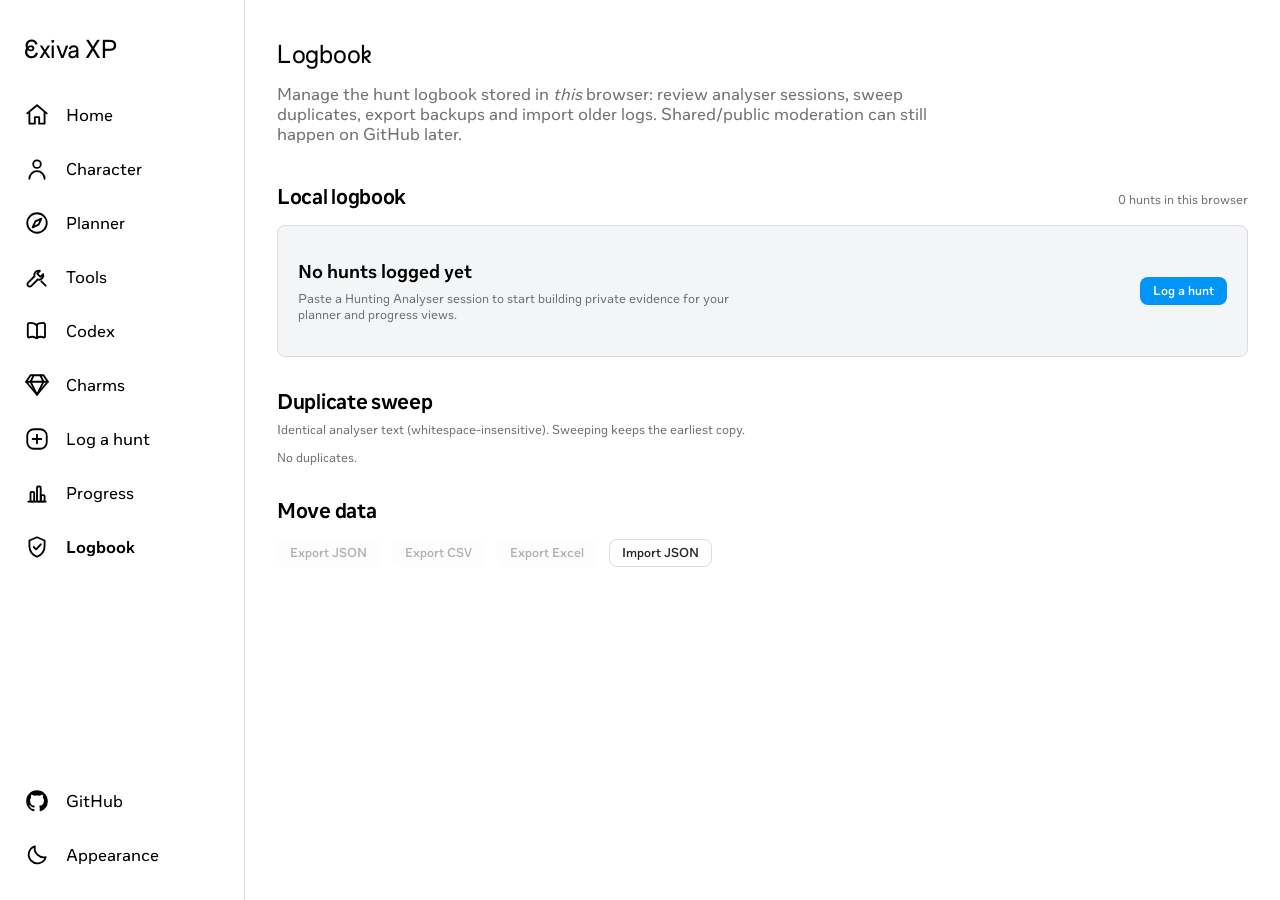
==== commit 0f33c988: "fix: consolidate shared tokens, fragments and engine math One source per concern: daily XP gains/pac" ====
--- a/admin.html
+++ b/admin.html
@@ -19,9 +19,9 @@
     <aside id="rail" class="rail" aria-label="Sidebar"></aside>
     <main class="stage" id="main">
       <div class="stage-inner" id="stage">
-        <noscript><p>Exiva XP needs JavaScript to read analysers and render the hunting data.</p></noscript>
-        <div class="ghost" style="height:56px;margin-bottom:16px"></div>
-        <div class="ghost" style="height:340px"></div>
+        <noscript><p>Exiva XP needs JavaScript to render this page.</p></noscript>
+        <div class="ghost ghost-head"></div>
+        <div class="ghost ghost-body"></div>
       </div>
     </main>
   </div>
--- a/assets/css/base.css
+++ b/assets/css/base.css
@@ -43,7 +43,18 @@
   --grad-purple: #7638FA;
   --grad-hero: linear-gradient(72.44deg, var(--grad-rose) 4.69%, var(--grad-magenta) 48.96%, var(--grad-purple) 92.19%);
   --grad-spectrum: linear-gradient(125deg, var(--grad-yellow) 15%, var(--grad-orange) 30%, var(--grad-rose), var(--grad-magenta) 70%, var(--grad-purple) 85%);
-  --grad-story: conic-gradient(from 220deg, var(--grad-yellow), var(--grad-orange), var(--grad-rose), var(--grad-magenta), var(--grad-purple), var(--grad-yellow));
+  --grad-story: conic-gradient(from 210deg, var(--grad-yellow), var(--grad-orange), var(--grad-rose), var(--grad-magenta), var(--grad-purple), var(--grad-yellow));
+
+  /* RGB-triple twins of the --grad-* hex stops, for contexts that need
+     rgb(var(--x)) composability (donut segments, chart legend swatches) —
+     the categorical brand-hue set (AGENTS.md §5),
+     for non-elemental categorical groupings (grounds, sources), never
+     elemental data (--c-* stays reserved for that). */
+  --brand-rose: 255, 1, 105;
+  --brand-magenta: 211, 0, 197;
+  --brand-purple: 118, 56, 250;
+  --brand-orange: 255, 122, 0;
+  --brand-yellow: 255, 214, 0;
 
   /* semantic surfaces — light default */
   --surface: 255, 255, 255;
@@ -53,10 +64,33 @@
   --ink-2: 115, 115, 115;
   --icon: 38, 38, 38;
   --wash: 239, 239, 239;
+  /* the source's --ig-secondary-button (button fill) is a shade lighter than
+     --ig-highlight-background/--wash in light mode (250 vs 239) though they
+     collapse to the same value in dark (38); kept distinct so real buttons
+     (.btn-secondary) don't borrow the badge/skeleton tone. */
+  --surface-btn2: 250, 250, 250;
+  --surface-btn2-hover: 219, 219, 219;
   --line: 219, 219, 219;
+  /* the source's --ig-separator (list/section dividers, --line above) and
+     --ig-stroke (visible borders on cards/buttons/inputs) share one value
+     in light mode (219) but diverge sharply in dark (38 vs 85) — collapsing
+     them into a single token made every control's border nearly invisible
+     in dark mode. --stroke is --ig-stroke; keep --line for actual dividers. */
+  --stroke: 219, 219, 219;
   --line-strong: 168, 168, 168;
   --overlay: 0, 0, 0;
   --overlay-a: .05;
+  /* --ig-tertiary-button-border/-hover — distinct from --stroke/--wash: the
+     source's tertiary button border is darker than its general --ig-stroke
+     in dark mode (54 vs 85), and its hover wash doesn't match --wash exactly
+     in light mode (245 vs 239) */
+  --tertiary-border: 219, 219, 219;
+  --tertiary-hover: 245, 245, 245;
+  /* status tones used as TEXT: the fixed --green and warning orange are too
+     light to read on a light surface, so light mode darkens them; dark mode
+     uses the fixed tones themselves. Fills and washes keep the fixed tones. */
+  --ink-success: 0, 130, 20;
+  --ink-warning: 160, 80, 0;
 
   /* fixed semantics — never theme-swap, matching the source's --web-always-* */
   --blue: 0, 149, 246;
@@ -64,18 +98,24 @@
   --red: 237, 73, 86;
   --green: 88, 195, 34;
   --white-fixed: 255, 255, 255;
-
-  /* element accents (data colour only) */
+  /* the source Badge's neutral fill: the primary-icon value, fixed in both appearances */
+  --neutral-fixed: 38, 38, 38;
+
+  /* element accents (data colour only) — aliased to the fixed/brand tokens
+     above wherever the design system already reused that hue (fire=orange,
+     energy=purple, ice=blue, holy=yellow, death=magenta, earth=green); only
+     physical has no other home. Aliasing instead of repeating the literal
+     stops the two systems from silently drifting apart if either is retuned. */
   --c-physical: 142, 142, 142;
-  --c-earth: 88, 195, 34;
-  --c-fire: 255, 122, 0;
-  --c-energy: 118, 56, 250;
-  --c-ice: 0, 149, 246;
-  --c-holy: 255, 214, 0;
-  --c-death: 211, 0, 197;
+  --c-earth: var(--green);
+  --c-fire: var(--brand-orange);
+  --c-energy: var(--brand-purple);
+  --c-ice: var(--blue);
+  --c-holy: var(--brand-yellow);
+  --c-death: var(--brand-magenta);
 
   /* type */
-  --f-ui: "Optimistic", Montserrat, -apple-system, BlinkMacSystemFont, "Segoe UI", Helvetica, Arial, sans-serif;
+  --f-ui: "Optimistic", Montserrat, -apple-system, BlinkMacSystemFont, "Segoe UI", Helvetica, Arial, "Noto Sans", sans-serif;
   --f-wordmark: "Instagram Sans Headline", "Instagram Sans", "Helvetica Neue", Helvetica, Arial, sans-serif;
   --f-display: "Instagram Sans", "Helvetica Neue", Helvetica, Arial, sans-serif;
   --f-mono: ui-monospace, SFMono-Regular, Menlo, Consolas, monospace;
@@ -83,39 +123,56 @@
   /* spacing / shape / elevation */
   --s1: 4px; --s2: 8px; --s3: 12px; --s4: 16px; --s5: 20px;
   --s6: 24px; --s8: 32px; --s10: 40px; --s12: 48px; --s16: 64px;
-  --r-sm: 4px; --r-input: 6px; --r-md: 8px; --r-lg: 12px; --r-xl: 16px;
+  --r-xs: 2px; --r-sm: 4px; --r-input: 8px; --r-md: 8px; --r-card: 10px; --r-lg: 12px; --r-xl: 16px;
   --r-pill: 1000px; --r-circle: 50%;
-  --shadow-card: 0 2px 4px rgba(0,0,0,.1), 0 8px 16px rgba(0,0,0,.1);
-  --shadow-float: 0 4px 12px rgba(0,0,0,.15);
+  /* the source defines one shadow value for all three contexts
+     (--ig-shadow-card/-dropdown/-float all equal "0 0 10px rgba(0,0,0,.2)") —
+     kept as three named tokens for call-site clarity, but identical */
+  --shadow-card: 0 0 10px rgba(0,0,0,.2);
+  --shadow-float: 0 0 10px rgba(0,0,0,.2);
+  --shadow-dropdown: 0 0 10px rgba(0,0,0,.2);
+
+  /* type scale — named after the source's paired system-N tokens */
+  --fs-10: 10px; --fs-11: 11px; --fs-12: 12px; --fs-13: 13px; --fs-14: 14px;
+  --fs-15: 15px; --fs-16: 16px; --fs-17: 17px; --fs-18: 18px; --fs-20: 20px;
+  --fs-22: 22px; --fs-24: 24px; --fs-26: 26px; --fs-28: 28px; --fs-32: 32px;
 
   /* motion — curves match the source's --ig-ease-standard/--ig-ease-confident/--ig-ease-settle exactly */
   --e-standard: cubic-bezier(.33, 0, .67, 1);
   --e-confident: cubic-bezier(.7, 0, .3, 1);
   --e-settle: cubic-bezier(0, .61, .28, .92);
   --t-hover: 150ms;
+  --t-reveal: 666ms; /* matches the source's --ig-duration-reveal */
 
   /* shell geometry */
   --rail: 245px;
   --rail-slim: 76px;
   --feed: 660px;
-  --canvas: 1180px;
+  --canvas: 1060px;
   --tap: 44px;
 
   color-scheme: light;
 }
 
 [data-appearance="dark"] {
-  --surface: 12, 16, 20;
+  --surface: 12, 16, 20; /* the source's --ig-primary-background — not pure black */
   --surface-2: 37, 41, 46;
   --surface-raised: 33, 35, 40;
   --ink: 245, 245, 245;
   --ink-2: 168, 168, 168;
   --icon: 245, 245, 245;
   --wash: 38, 38, 38;
+  --surface-btn2: 38, 38, 38;
+  --surface-btn2-hover: 38, 38, 38;
   --line: 38, 38, 38;
+  --stroke: 85, 85, 85;
   --line-strong: 85, 85, 85;
   --overlay: 255, 255, 255;
   --overlay-a: .1;
+  --tertiary-border: 54, 54, 54;
+  --tertiary-hover: 38, 38, 38;
+  --ink-success: var(--green);
+  --ink-warning: var(--brand-orange);
   color-scheme: dark;
 }
 
@@ -126,25 +183,31 @@
 /* ---------- resets ---------- */
 
 * { box-sizing: border-box; }
+
+/* The UA's own `[hidden] { display: none }` loses to any class that sets a
+   display — `.filter-bar` is `display: flex`, so hiding it by attribute did
+   nothing until this rule. Anything marked hidden is hidden, full stop. */
+[hidden] { display: none !important; }
 
 body {
   margin: 0;
   background: rgb(var(--surface));
   color: rgb(var(--ink));
   font-family: var(--f-ui);
-  font-size: 14px;
-  line-height: 18px;
+  font-size: var(--fs-16);
+  line-height: normal;
   -webkit-font-smoothing: antialiased;
 }
 
 a { color: inherit; text-decoration: none; }
 button { font-family: inherit; }
 h1, h2, h3, h4 { margin: 0; font-weight: 700; }
+h1 { font-family: var(--f-wordmark); font-size: var(--fs-26); line-height: 28px; letter-spacing: -.26px; }
 
 .visually-hidden { position: absolute; width: 1px; height: 1px; overflow: hidden; clip: rect(0 0 0 0); }
 .skip-link { position: fixed; left: -9999px; min-height: var(--tap); z-index: 200; background: rgb(var(--surface-raised)); color: rgb(var(--ink)); padding: var(--s3) var(--s4); border: 0; border-radius: var(--r-md); box-shadow: var(--shadow-float); font: inherit; cursor: pointer; }
 .skip-link:focus { left: var(--s3); top: var(--s3); }
-:focus-visible { outline: 2px solid rgb(var(--line-strong)); outline-offset: 2px; }
+:focus-visible { outline: 2px solid rgb(var(--blue)); outline-offset: 2px; }
 
 /* ---------- app shell ---------- */
 
@@ -154,7 +217,8 @@
   position: sticky; top: 0; align-self: flex-start;
   width: var(--rail); height: 100vh; flex-shrink: 0;
   display: flex; flex-direction: column;
-  padding: 8px 12px 20px;
+  gap: var(--s1);
+  padding: var(--s2) var(--s3) var(--s5);
   border-right: 1px solid rgb(var(--line));
   background: rgb(var(--surface));
   z-index: 50;
@@ -162,20 +226,21 @@
 
 .wordmark {
   display: flex; align-items: center; gap: 10px;
-  padding: 25px 12px 20px;
+  padding: var(--s6) var(--s3) var(--s5);
   font-family: var(--f-wordmark);
-  font-weight: 700; font-size: 24px; letter-spacing: -.5px;
+  font-weight: 700; font-size: var(--fs-26); line-height: normal; letter-spacing: -.5px;
   white-space: nowrap;
 }
-.wordmark img, .wordmark svg { width: 30px; height: 30px; flex-shrink: 0; }
-
-.rail-nav { display: flex; flex-direction: column; gap: 4px; flex: 1; }
+.wordmark svg { width: 30px; height: 30px; flex-shrink: 0; }
+.wordmark svg { display: none; }
+
+.rail-nav { display: flex; flex-direction: column; gap: var(--s1); flex: 1; }
 
 .rail-item {
-  display: flex; align-items: center; gap: 16px;
-  padding: 12px; border: 0; border-radius: var(--r-md);
+  display: flex; align-items: center; gap: var(--s4);
+  padding: var(--s3); border: 0; border-radius: var(--r-md);
   background: transparent; color: rgb(var(--ink));
-  font-size: 16px; line-height: 24px; font-weight: 400;
+  font-size: var(--fs-16); line-height: normal; font-weight: 400;
   cursor: pointer; white-space: nowrap;
   transition: background var(--t-hover) var(--e-standard);
 }
@@ -183,13 +248,14 @@
 .rail-item[aria-current="page"] { font-weight: 700; }
 .rail-item svg { width: 26px; height: 26px; flex-shrink: 0; }
 
-.rail-foot { display: flex; flex-direction: column; gap: 4px; }
+.rail-foot { display: flex; flex-direction: column; gap: var(--s1); }
 
 /* icon rail on narrow desktop */
 @media (max-width: 1100px) {
-  .rail { width: var(--rail-slim); align-items: center; padding: 8px 8px 20px; }
+  .rail { width: var(--rail-slim); align-items: center; padding: var(--s2) var(--s2) var(--s5); }
   .wordmark span { display: none; }
-  .wordmark { padding: 25px 0 20px; justify-content: center; }
+  .wordmark svg { display: block; }
+  .wordmark { padding: var(--s6) 0 var(--s5); justify-content: center; }
   .rail-item span { display: none; }
   .rail-item { justify-content: center; width: 48px; }
 }
@@ -206,7 +272,7 @@
   }
   .wordmark, .rail-foot .theme-label { display: none; }
   .rail-nav { flex-direction: row; flex: 1; justify-content: space-around; gap: 0; }
-  .rail-item { padding: 8px 6px; width: auto; }
+  .rail-item { padding: var(--s2) 6px; width: auto; }
   .rail-nav .rail-item, .rail-foot .rail-item { min-width: var(--tap); min-height: var(--tap); }
   /* source IOSTabBar spec: icons render at 27px when the bar carries no labels */
   .rail-nav .rail-item svg { width: 27px; height: 27px; }
@@ -223,9 +289,9 @@
     flex-direction: row; gap: 2px; padding: 2px;
     background: rgba(var(--surface), .92);
     backdrop-filter: blur(20px); -webkit-backdrop-filter: blur(20px);
-    border: 1px solid rgb(var(--line)); border-radius: var(--r-pill);
+    border: 1px solid rgb(var(--stroke)); border-radius: var(--r-pill);
   }
-  .rail-foot .rail-item { padding: 8px; }
+  .rail-foot .rail-item { padding: var(--s2); }
   /* the tab bar carries only the five daily-loop destinations; the rest
      stay in the desktop sidebar and on the home workspace grid */
   .rail-nav .rail-desktop-only { display: none; }
@@ -234,10 +300,12 @@
 
 main.stage {
   flex: 1; min-width: 0;
-  padding: var(--s8) var(--s6) var(--s16);
-}
-.stage-inner { max-width: var(--canvas); margin: 0 auto; }
+  padding: var(--s8) var(--s8) var(--s16);
+}
+.stage-inner { max-width: var(--canvas); margin: 0 auto; animation: page-settle var(--t-reveal) var(--e-settle) both; }
 .stage-inner.narrow { max-width: var(--feed); }
+
+@keyframes page-settle { from { opacity: 0; transform: scale(.96); } to { opacity: 1; transform: scale(1); } }
 
 /* ---------- primitives ----------
  * Button — three-tier action control (primary/secondary/tertiary), plus an
@@ -247,64 +315,64 @@
 
 .btn {
   display: inline-flex; align-items: center; justify-content: center; gap: var(--s2);
-  min-height: 32px; padding: 7px var(--s4);
-  border: 0; border-radius: var(--r-input);
-  font-size: 14px; font-weight: 600; letter-spacing: -0.01em; cursor: pointer;
+  min-height: 28px; padding: 5px var(--s3);
+  border: 1px solid transparent; border-radius: var(--r-input);
+  font-size: var(--fs-12); line-height: 16px; font-weight: 600; letter-spacing: normal; cursor: pointer;
   transition: background var(--t-hover) var(--e-standard);
 }
 .btn-primary { background: rgb(var(--blue)); color: rgb(var(--white-fixed)); }
 .btn-primary:hover { background: rgb(var(--blue-press)); }
-.btn-secondary { background: rgb(var(--wash)); color: rgb(var(--ink)); }
-.btn-secondary:hover { background: rgba(var(--overlay), calc(var(--overlay-a) * 2)); }
-.btn-tertiary { background: transparent; color: rgb(var(--ink)); border: 1px solid rgb(var(--line)); }
-.btn-tertiary:hover { background: rgba(var(--overlay), var(--overlay-a)); }
+.btn-secondary { background: rgb(var(--surface-btn2)); color: rgb(var(--ink)); }
+.btn-secondary:hover { background: rgb(var(--surface-btn2-hover)); }
+/* solid elevated fill (--ig-tertiary-button-background), not transparent —
+   on the page background (not inside a panel) transparent let the raw page
+   colour show through instead of reading as a raised button; --icon matches
+   --ig-tertiary-button-text exactly in both appearances (38/light, 245/dark) */
+.btn-tertiary { background: rgb(var(--surface-raised)); color: rgb(var(--icon)); border: 1px solid rgb(var(--tertiary-border)); }
+.btn-tertiary:hover { background: rgb(var(--tertiary-hover)); }
 .btn-destructive { background: rgb(var(--red)); color: rgb(var(--white-fixed)); }
 .btn[disabled] { opacity: .3; cursor: default; }
-.btn-sm { min-height: 28px; padding: 5px var(--s3); font-size: 12px; }
-.btn-lg { min-height: var(--tap); padding: 11px var(--s6); font-size: 15px; }
-
-/* utility card — 6px radius matches the source's Card "utility" variant.
-   The source keeps --shadow-card on at rest; here it's hover-only (.tile:hover)
-   since hundreds of small cards render at once — an always-on shadow at this
-   density reads as noisy, which conflicts with the source's own "used
-   sparingly" guidance more than a resting-shadow mismatch would. */
+/* size tiers vary height, padding and type only — never shape */
+.btn-sm { min-height: 24px; padding: var(--s1) var(--s2); font-size: var(--fs-11); line-height: 13px; }
+.btn-lg { min-height: var(--tap); padding: var(--s3) var(--s5); font-size: var(--fs-14); line-height: 18px; }
+
+/* Utility card — the standalone design uses the quiet separator tone around
+   filled surfaces, while the stronger stroke is reserved for controls. Keep
+   the contract's 6px utility radius and hover-only elevation at list density. */
 .panel {
   background: rgb(var(--surface-raised));
   border: 1px solid rgb(var(--line));
-  border-radius: var(--r-input);
-}
-.panel-pad { padding: var(--s5); }
-
-.hairline { border: 0; border-top: 1px solid rgb(var(--line)); margin: var(--s5) 0; }
+  border-radius: var(--r-card);
+}
+.panel-pad { padding: var(--s6); }
 
 .eyebrow {
-  font-size: 11px; line-height: 13px; font-weight: 600;
+  font-size: var(--fs-11); line-height: 13px; font-weight: 600;
   letter-spacing: 1px; text-transform: uppercase;
   color: rgb(var(--ink-2));
 }
 
 .dim { color: rgb(var(--ink-2)); }
-.fine { font-size: 12px; line-height: 16px; }
+.fine { font-size: var(--fs-12); line-height: 16px; }
 .num { font-variant-numeric: tabular-nums; }
 
-input[type="text"], input[type="search"], input[type="number"], select, textarea {
-  font-family: var(--f-ui); font-size: 14px;
+/* the sort-menu button shares the field chrome so a menu reads as a field */
+input[type="text"], input[type="search"], input[type="number"], select, textarea, .sort-menu-btn {
+  font-family: var(--f-ui); font-size: var(--fs-14);
   color: rgb(var(--ink));
   background: rgb(var(--surface-2));
-  border: 1px solid rgb(var(--line)); border-radius: var(--r-input);
-  padding: 10px 12px; min-height: 36px;
-}
-input:focus, select:focus, textarea:focus { outline: none; border-color: rgb(var(--line-strong)); }
-textarea { width: 100%; font-family: var(--f-mono); font-size: 12px; line-height: 1.5; resize: vertical; }
-
-label.lbl { display: grid; gap: 4px; }
-label.lbl > .eyebrow { font-weight: 600; }
+  border: 1px solid rgb(var(--stroke)); border-radius: var(--r-input);
+  padding: 10px var(--s3); min-height: 36px; /* 10px: established cozy half-step, matches .fact/table cells/toast */
+}
+textarea { width: 100%; font-family: var(--f-mono); font-size: var(--fs-12); line-height: 1.5; resize: vertical; }
+
+label.lbl { display: grid; gap: var(--s1); }
 /* every filter field shares one width so a row of controls lines up evenly;
    lbl-wide/lbl-narrow are the only sanctioned exceptions (free text search,
    short numeric inputs) — never set width via inline style on a .lbl field. */
 label.lbl > input, label.lbl > select { min-width: 160px; width: 100%; box-sizing: border-box; }
-label.lbl.lbl-wide > input, label.lbl.lbl-wide > select { min-width: 220px; }
-label.lbl.lbl-narrow > input, label.lbl.lbl-narrow > select { min-width: 96px; width: 96px; }
+label.lbl.lbl-wide > input { min-width: 220px; }
+label.lbl.lbl-narrow > input { min-width: 96px; width: 96px; }
 label.lbl > .sort-menu { min-width: 160px; width: 100%; box-sizing: border-box; }
 
 /* Sort control — Apple HIG's menu pattern for a small mutually-exclusive
@@ -314,27 +382,25 @@
    custom-styled system. */
 .sort-menu { position: relative; }
 .sort-menu-btn {
-  display: flex; align-items: center; justify-content: space-between; gap: 8px;
-  width: 100%; font-family: var(--f-ui); font-size: 14px; text-align: left; cursor: pointer;
-  color: rgb(var(--ink)); background: rgb(var(--surface-2));
-  border: 1px solid rgb(var(--line)); border-radius: var(--r-input);
-  padding: 10px 12px; min-height: 36px;
+  display: flex; align-items: center; justify-content: space-between; gap: var(--s2);
+  width: 100%; text-align: left; cursor: pointer;
 }
 .sort-menu-btn:hover { background: rgba(var(--overlay), calc(var(--overlay-a) * 2)); }
-.sort-menu-btn:focus-visible, .sort-menu-btn[aria-expanded="true"] { outline: none; border-color: rgb(var(--line-strong)); }
+.sort-menu-btn[aria-expanded="true"] { border-color: rgb(var(--line-strong)); }
 .sort-menu-btn .value { overflow: hidden; text-overflow: ellipsis; white-space: nowrap; }
 .sort-menu-btn .chevron { width: 16px; height: 16px; flex-shrink: 0; color: rgb(var(--ink-2)); transition: transform var(--t-hover) var(--e-standard); }
 .sort-menu-btn[aria-expanded="true"] .chevron { transform: rotate(180deg); }
 .sort-menu-list {
-  position: absolute; top: calc(100% + 4px); left: 0; right: 0; z-index: 20;
+  position: absolute; top: calc(100% + var(--s1)); left: 0; right: 0; z-index: 20;
   padding: 6px; margin: 0;
-  background: rgb(var(--surface-raised)); border: 1px solid rgb(var(--line));
-  border-radius: var(--r-lg); box-shadow: var(--shadow-float);
+  background: rgb(var(--surface-raised)); border: 1px solid rgb(var(--stroke));
+  /* --shadow-dropdown: the anchored-menu role (same value as the other shadow tokens) */
+  border-radius: var(--r-lg); box-shadow: var(--shadow-dropdown);
 }
 .sort-menu-item {
   display: flex; align-items: center; gap: 10px; width: 100%;
-  padding: 9px 10px; border: 0; border-radius: var(--r-input);
-  background: transparent; color: rgb(var(--ink)); font-family: var(--f-ui); font-size: 14px; text-align: left; cursor: pointer;
+  padding: 10px; border: 0; border-radius: var(--r-input);
+  background: transparent; color: rgb(var(--ink)); font-family: var(--f-ui); font-size: var(--fs-14); text-align: left; cursor: pointer;
 }
 .sort-menu-item:hover, .sort-menu-item:focus-visible { outline: none; background: rgba(var(--overlay), var(--overlay-a)); }
 .sort-menu-item .check { width: 16px; height: 16px; flex-shrink: 0; color: rgb(var(--blue)); visibility: hidden; }
@@ -358,18 +424,18 @@
   -webkit-text-fill-color: transparent; color: transparent;
 }
 
-/* story-ring avatar (grounds/creatures) */
+/* Initials avatar ring for grounds, creatures and compact hunt links. */
 .ring {
   display: inline-grid; place-items: center;
   width: 64px; height: 64px; border-radius: var(--r-circle);
   background: var(--grad-story);
-  flex-shrink: 0;
+  flex-shrink: 0; box-sizing: border-box;
 }
 .ring > .ring-core {
   display: grid; place-items: center;
   width: 56px; height: 56px; border-radius: var(--r-circle);
   background: rgb(var(--surface));
-  font-weight: 700; font-size: 18px;
+  font-weight: 700; font-size: var(--fs-18);
 }
 .ring.ring-quiet { background: rgb(var(--line)); }
 
@@ -377,7 +443,7 @@
   position: fixed; left: 50%; bottom: var(--s6); transform: translateX(-50%);
   background: rgb(var(--ink)); color: rgb(var(--surface));
   padding: 10px var(--s5); border-radius: var(--r-md);
-  font-size: 14px; z-index: 120; box-shadow: var(--shadow-float);
+  font-size: var(--fs-14); z-index: 120; box-shadow: var(--shadow-float);
   animation: toast-rise .35s var(--e-settle);
 }
 @keyframes toast-rise { from { opacity: 0; transform: translate(-50%, 10px); } }
--- a/assets/css/pages.css
+++ b/assets/css/pages.css
@@ -2,150 +2,135 @@
 
 /* ---------- home ---------- */
 
-.hello {
-  display: flex; flex-direction: column; gap: var(--s3);
-  padding: var(--s10) 0 var(--s8);
-}
-.hello h1 {
-  font-family: var(--f-wordmark);
-  font-size: clamp(34px, 5vw, 56px); line-height: 1.02;
-  letter-spacing: -2px; font-weight: 700;
-}
-.hello p { max-width: 560px; font-size: 16px; line-height: 24px; color: rgb(var(--ink-2)); margin: 0; }
-.hello .actions { display: flex; gap: var(--s3); margin-top: var(--s2); flex-wrap: wrap; }
-
-.pulse-row { display: grid; grid-template-columns: repeat(auto-fit, minmax(130px, 1fr)); gap: var(--s3); margin-bottom: var(--s8); }
-.pulse { padding: var(--s4) var(--s5); }
-.pulse .big { font-size: 26px; line-height: 28px; font-weight: 700; letter-spacing: 0; overflow-wrap: anywhere; }
-.pulse .eyebrow { margin-top: 4px; }
-.home-workspace .tile-top { align-items: flex-start; }
-.home-workspace-icon {
-  display: grid;
-  place-items: center;
-  width: 48px;
-  height: 48px;
-  flex: 0 0 48px;
-  color: rgb(var(--ink));
-}
-.home-workspace-icon > svg {
-  width: 28px;
-  height: 28px;
-}
-
-/* stories rail of grounds */
-.story-rail {
-  display: flex; gap: var(--s4); overflow-x: auto;
-  padding: var(--s4) 2px var(--s5);
-  scrollbar-width: none;
-}
-.story-rail::-webkit-scrollbar { display: none; }
-.story {
-  display: flex; flex-direction: column; align-items: center; gap: 6px;
-  width: 76px; flex-shrink: 0; text-align: center;
-}
-.story .cap {
-  font-size: 12px; line-height: 15px; max-width: 76px;
-  overflow: hidden; display: -webkit-box; -webkit-line-clamp: 2; -webkit-box-orient: vertical;
-}
-.story:hover .ring { filter: brightness(1.05); }
-
-/* feed cards */
-.feed { display: flex; flex-direction: column; gap: var(--s5); }
-.post { overflow: hidden; }
-.post-head { display: flex; align-items: center; gap: var(--s3); padding: var(--s3) var(--s4); }
-.post-head .ring { width: 40px; height: 40px; }
-.post-head .ring > .ring-core { width: 34px; height: 34px; font-size: 13px; }
-.post-head .who { display: grid; }
-.post-head .who b { font-size: 14px; }
-.post-hero {
-  display: grid; grid-template-columns: repeat(auto-fit, minmax(120px, 1fr));
-  gap: 1px; background: rgb(var(--line));
-  border-block: 1px solid rgb(var(--line));
-}
-.post-hero .cell { background: rgb(var(--surface-2)); padding: var(--s4); text-align: center; }
-.post-hero .cell b { display: block; font-size: 18px; letter-spacing: -.3px; }
-.post-body { padding: var(--s3) var(--s4) var(--s4); display: grid; gap: 6px; }
+.home-dashboard-head { display: grid; gap: var(--s2); }
+.home-dashboard-head h1 { width: fit-content; }
+.home-dashboard-head p { margin: 0; color: rgb(var(--ink-2)); }
+.home-metric-grid, .metric-row { display: grid; grid-template-columns: repeat(auto-fit, minmax(180px, 1fr)); gap: var(--s6); margin-top: var(--s6); }
+
+/* KPI card — shell.js metric(), the one card every page's headline numbers
+   use: eyebrow label, value, optional .fine.dim detail line and sparkline.
+   Chrome (surface/border/radius) comes from .panel. */
+.metric { display: flex; flex-direction: column; gap: var(--s2); min-width: 0; padding: var(--s4); }
+.metric > b, .metric-value-row > b { font-size: var(--fs-28); font-weight: 700; line-height: 1; letter-spacing: -.3px; overflow-wrap: anywhere; }
+.metric b em { margin-left: 2px; color: rgb(var(--ink-2)); font-size: var(--fs-14); font-style: normal; font-weight: 600; }
+/* compact tier (Character's point-stat cards); doubled class so it outranks
+   the ≤700px .metric step below */
+.metric.metric-sm { gap: var(--s1); padding: var(--s4); }
+.metric.metric-sm > b { font-size: var(--fs-18); line-height: 24px; letter-spacing: normal; }
+.home-next-hunt, .home-attention { display: flex; flex-direction: column; gap: var(--s4); margin-top: var(--s6); padding: var(--s6); }
+.home-card-kicker { display: flex; align-items: center; justify-content: space-between; gap: var(--s4); }
+.home-card-kicker p, .home-next-hunt h2, .home-next-hunt > p, .home-attention > p { margin: 0; }
+.home-next-hunt h2 { font-size: var(--fs-18); line-height: 24px; }
+.home-next-hunt > p { max-width: 70ch; font-size: var(--fs-14); line-height: 18px; }
+.home-hunt-stats { display: grid; grid-template-columns: repeat(3, minmax(0, 1fr)); gap: var(--s4); }
+.home-hunt-stats span { display: grid; gap: 2px; }
+.home-hunt-stats b { font-size: var(--fs-18); line-height: 24px; }
+.home-hunt-stats small { color: rgb(var(--ink-2)); font-size: var(--fs-12); }
+.home-card-actions { display: flex; gap: var(--s2); flex-wrap: wrap; }
+.home-attention-list { display: grid; }
+.home-attention-list > div { display: flex; align-items: center; justify-content: space-between; gap: var(--s4); min-height: 48px; border-top: 1px solid rgb(var(--line)); }
+.home-attention-list > div:first-child { border-top: 0; }
+.home-attention-list a { color: rgb(var(--blue)); font-weight: 600; white-space: nowrap; }
+.home-shortcuts-section { display: grid; gap: var(--s3); margin-top: var(--s6); }
+.home-shortcuts-section > p { margin: 0; }
+.home-shortcuts { display: flex; flex-wrap: wrap; gap: var(--s3); }
+.home-shortcuts a { display: inline-flex; align-items: center; gap: var(--s2); min-height: 36px; padding: var(--s2) var(--s4); border: 1px solid rgb(var(--line)); border-radius: var(--r-pill); font-size: var(--fs-14); font-weight: 600; }
+.home-shortcuts a:hover { background: rgba(var(--overlay), var(--overlay-a)); }
+.home-shortcuts svg { width: 18px; height: 18px; }
 
 /* ---------- explore grid + filter bar ---------- */
 
+/* Deliberately NOT sticky, at any width. On Planner and Codex this bar
+   carries eight or nine fields and stands 346-362px tall — 43-45% of an
+   800px viewport — so pinning it parked a wall of filters over the results
+   and clipped the top of every row that scrolled under it, titles included.
+   iOS Safari had its own version of the same failure: `position: sticky`
+   plus `backdrop-filter` left a stretched "ghost" copy of the bar behind
+   mid-scroll, overlapping the content below. Neither is worth
+   adjust-filters-while-browsing on a bar this tall — it sits at the top of
+   the page and the filters are one scroll away. A short bar (Tools' single
+   Tier picker) loses nothing either. */
 .filter-bar {
   display: flex; flex-wrap: wrap; gap: var(--s2) var(--s3); align-items: flex-start;
-  padding: var(--s4) 0 var(--s5);
-  position: sticky; top: 0; z-index: 10;
-  background: rgba(var(--surface), .92);
-  backdrop-filter: blur(20px); -webkit-backdrop-filter: blur(20px);
-}
-
-/* .filter-more wraps every field except Search. On desktop it's `contents` —
-   invisible to layout, its children are plain flex items of .filter-bar, so
-   nothing above 700px changes. Below 700px it collapses behind a toggle
-   button instead of packing 2-per-row, since even a packed grid still
-   pushed the first result past the fold on real phones. */
-.filter-toggle { display: none; }
-.filter-more { display: contents; }
+  margin: var(--s5) 0 var(--s4); padding: var(--s5);
+  background: rgb(var(--surface-raised));
+  border: 1px solid rgb(var(--line)); border-radius: var(--r-input);
+}
+
+.segmented { display: inline-flex; max-width: 100%; padding: 2px; overflow-x: auto; background: rgb(var(--surface-2)); border-radius: var(--r-input); scrollbar-width: none; }
+.segmented::-webkit-scrollbar { display: none; }
+.segmented button { min-height: 30px; padding: 0 var(--s3); border: 0; border-radius: calc(var(--r-input) - 2px); background: transparent; color: rgb(var(--ink-2)); font: inherit; font-size: var(--fs-12); font-weight: 600; white-space: nowrap; cursor: pointer; }
+/* --shadow was referenced here but never defined anywhere in the codebase —
+   rgba(var(--shadow), .12) silently resolved to an invalid, ignored value,
+   so the pressed segment's shadow never actually rendered */
+.segmented button[aria-pressed="true"] { background: rgb(var(--surface-raised)); color: rgb(var(--ink)); box-shadow: 0 1px 3px rgba(0, 0, 0, .12); }
+.filter-compact { display: grid; gap: var(--s4); }
+.filter-compact-head { display: flex; align-items: end; justify-content: space-between; gap: var(--s4); }
+.filter-compact-groups { display: flex; align-items: end; flex-wrap: wrap; gap: var(--s4); padding-top: var(--s4); border-top: 1px solid rgb(var(--line)); }
+.filter-segment { display: grid; gap: var(--s2); min-width: 0; }
+.advanced-filters { display: grid; grid-template-columns: repeat(4, minmax(0, 1fr)); gap: var(--s4); padding-top: var(--s4); border-top: 1px solid rgb(var(--line)); }
+.advanced-filters .filter-segment { min-width: 0; }
+.advanced-filters .filter-segment .segmented { width: 100%; }
+.advanced-filters .lbl { min-width: 0; gap: var(--s2); }
+.advanced-filters .lbl > input, .advanced-filters .lbl > select, .advanced-filters .lbl > .sort-menu { min-width: 0; width: 100%; }
+
+@media (max-width: 1000px) {
+  .advanced-filters { grid-template-columns: repeat(2, minmax(0, 1fr)); }
+}
+.tile-rank { position: absolute; top: -9px; right: var(--s3); }
+.planner-card { position: relative; display: grid; gap: var(--s3); }
+.planner-card-head { display: flex; align-items: baseline; justify-content: space-between; gap: var(--s3); }
+.planner-card-creatures { min-height: 34px; }
 
 @media (max-width: 700px) {
-  /* iOS Safari has a known compositing bug where a `position: sticky` element
-     combined with `backdrop-filter` gets left behind as a stretched "ghost"
-     copy mid-scroll, overlapping content below it. Drop both on mobile —
-     the bar is short enough now (Search + a Filters toggle) that losing
-     stick-while-scrolling isn't a real loss, and a plain flow bar sidesteps
-     the whole bug class. */
+  #stage > header { padding-right: calc(var(--tap) * 2 + var(--s2)) !important; }
+  /* Stacked and tighter here; the bar is already static and opaque for every
+     width (see the base rule above for why it isn't sticky anywhere). */
   .filter-bar {
-    flex-direction: column; align-items: stretch; gap: var(--s2); padding: var(--s3) 0 var(--s4);
-    position: static; background: rgb(var(--surface));
-    backdrop-filter: none; -webkit-backdrop-filter: none;
+    flex-direction: column; align-items: stretch; gap: var(--s2); margin: var(--s4) 0; padding: var(--s3);
   }
-  .filter-toggle {
-    display: flex; align-items: center; justify-content: center; gap: 6px;
-    min-height: var(--tap); padding: 0 var(--s4);
-    background: rgb(var(--wash)); color: rgb(var(--ink));
-    border: 0; border-radius: var(--r-input);
-    font-size: 13px; font-weight: 600; cursor: pointer;
-  }
-  .filter-toggle .chevron { transition: transform var(--t-hover) var(--e-standard); }
-  .filter-toggle[aria-expanded="true"] .chevron { transform: rotate(180deg); }
-  .filter-more { display: none; grid-template-columns: 1fr 1fr; gap: var(--s2); }
-  .filter-more.open { display: grid; }
-  .filter-more .lbl, .filter-more .lbl-narrow { min-width: 0; width: auto; }
-  .filter-more .lbl > input, .filter-more .lbl > select, .filter-more .lbl > .sort-menu,
-  .filter-more .lbl-narrow > input, .filter-more .lbl-narrow > select { min-width: 0; width: 100%; }
-  .filter-more > *:last-child { grid-column: 1 / -1; }
+  .filter-compact-head { align-items: stretch; flex-direction: column; }
+  .advanced-filters { grid-template-columns: minmax(0, 1fr); }
 }
 
 .count-line { margin: 0 0 var(--s3); }
 
 .tiles { display: grid; grid-template-columns: repeat(auto-fill, minmax(280px, 1fr)); gap: var(--s4); }
+.codex-grid { grid-template-columns: repeat(3, minmax(0, 1fr)); }
+.planner-grid { grid-template-columns: repeat(2, minmax(0, 1fr)); }
 .tile { display: flex; flex-direction: column; gap: var(--s3); padding: var(--s4); transition: box-shadow var(--t-hover) var(--e-standard); }
 .tile:hover { box-shadow: var(--shadow-card); }
 .tile-top { display: flex; align-items: center; gap: var(--s3); }
 .tile-top .ring { width: 48px; height: 48px; }
-.tile-top .ring > .ring-core { width: 41px; height: 41px; font-size: 15px; }
-.tile-top .name { font-weight: 700; font-size: 15px; line-height: 19px; }
+.tile-top .ring > .ring-core { width: 41px; height: 41px; font-size: var(--fs-15); }
+.tile-top .name { font-weight: 700; font-size: var(--fs-15); line-height: 19px; }
 .tile-stats { display: flex; gap: var(--s5); }
-.tile-stats .stat b { display: block; font-size: 16px; }
+.tile-stats .stat b { display: block; font-size: var(--fs-16); }
 .tile-tags { display: flex; flex-wrap: wrap; gap: 6px; }
+.name + .tile-tags { margin-top: 6px; }
 
 /* Badge — the source Badge component verbatim (the "LIVE" pattern): solid
    tone fill, white 11px/700 uppercase, 4px radius. Reserved for genuine
    STATUS indicators only: basis (Curated/Logged/Blended), admin's
    rules-check (Faulted/Flagged/Clean), evidence provenance. The neutral
-   fill is the fixed 38,38,38 primary-icon value in both appearances —
-   tone colours never theme-swap. */
+   fill (--neutral-fixed) and the tone fills never theme-swap. */
 .badge {
-  display: inline-flex; align-items: center; gap: 4px;
+  display: inline-flex; align-items: center; gap: var(--s1);
   padding: 3px 7px; border-radius: var(--r-sm);
-  font-size: 11px; line-height: 13px; font-weight: 700;
+  font-size: var(--fs-11); line-height: 13px; font-weight: 700;
   letter-spacing: .5px; text-transform: uppercase;
-  color: rgb(var(--white-fixed)); background: rgb(38, 38, 38);
+  color: rgb(var(--white-fixed)); background: rgb(var(--neutral-fixed));
   white-space: nowrap;
 }
 .badge-success { background: rgb(var(--green)); }
 .badge-info { background: rgb(var(--blue)); }
 .badge-error { background: rgb(var(--red)); }
 /* the source Badge has no caution tone — the brand gradient's orange stop
-   is the sanctioned extension (it is already the fire data colour) */
-.badge-warning { background: rgb(var(--c-fire)); }
+   is the sanctioned extension (AGENTS.md §5); never the --c-fire data token */
+.badge-warning { background: rgb(var(--brand-orange)); }
+/* third gradient-as-data-colour exception (see AGENTS.md §5, matching the
+   reference mockup): the single top-ranked item in a list, never a status */
+.badge-highlight { background: var(--grad-hero); }
 
 /* Pill — Exiva's quiet data/label chip (not a source component): soft wash
    fill, ink text. Categorical metadata (vocations, family/tier/rarity,
@@ -154,13 +139,13 @@
    Tag is NOT this either: that's the interactive filter chip from the brand
    type-tester, and this app currently has no such control. */
 .pill {
-  display: inline-flex; align-items: center; gap: 5px;
+  display: inline-flex; align-items: center; gap: var(--s1);
   padding: 2px 10px; border-radius: var(--r-pill);
-  font-size: 12px; line-height: 18px; font-weight: 600;
+  font-size: var(--fs-12); line-height: 16px; font-weight: 600;
   background: rgb(var(--wash)); color: rgb(var(--ink));
   white-space: nowrap;
 }
-/* element badges carry their element as a tone, exactly like the semantic
+/* element pills carry their element as a tone, exactly like the semantic
    tones below tint theirs: a soft wash of the element colour. Text stays
    ink for contrast (holy yellow and ice blue are unreadable as text
    colours in light mode). No dot — the source Badge has no such part. */
@@ -168,10 +153,9 @@
 /* semantic tones, not colour names — matches the source Badge component's
    tone system (a fixed vocabulary of meanings, not literal hues) */
 .pill-info { background: rgba(var(--blue), .12); color: rgb(var(--blue)); }
-.pill-success { background: rgba(var(--green), .14); color: rgb(0, 130, 20); }
-[data-appearance="dark"] .pill-success { color: rgb(var(--green)); }
+.pill-success { background: rgba(var(--green), .14); color: rgb(var(--ink-success)); }
 .pill-error { background: rgba(var(--red), .12); color: rgb(var(--red)); }
-.pill-warning { background: rgba(var(--c-fire), .14); color: rgb(var(--c-fire)); }
+.pill-warning { background: rgba(var(--brand-orange), .14); color: rgb(var(--ink-warning)); }
 
 .el-physical { --el: var(--c-physical); }
 .el-earth { --el: var(--c-earth); }
@@ -187,6 +171,7 @@
   image-rendering: pixelated; flex-shrink: 0;
 }
 .critter-lg { width: 84px; height: 84px; }
+.critter-sm { width: 28px; height: 28px; }
 .imb-icon {
   width: 32px; height: 32px; object-fit: contain;
   image-rendering: pixelated; flex-shrink: 0;
@@ -200,18 +185,18 @@
 .masthead .art-disc { width: 108px; height: 108px; }
 
 /* trust meter (confidence) */
-.trust { display: inline-flex; align-items: center; gap: 6px; font-size: 12px; color: rgb(var(--ink-2)); }
+.trust { display: inline-flex; align-items: center; gap: 6px; font-size: var(--fs-12); color: rgb(var(--ink-2)); }
 .trust .seg { display: inline-flex; gap: 2px; }
-.trust .seg i { width: 10px; height: 4px; border-radius: 2px; background: rgb(var(--wash)); }
+.trust .seg i { width: 10px; height: 4px; border-radius: var(--r-xs); background: rgb(var(--wash)); }
 .trust .seg i.on { background: rgb(var(--green)); }
 
 /* ---------- data table ---------- */
 
 .sheet { overflow-x: auto; }
-table.grid { width: 100%; border-collapse: collapse; font-size: 14px; }
-table.grid th, table.grid td { padding: 10px var(--s4); text-align: left; white-space: nowrap; }
+table.grid { width: 100%; border-collapse: collapse; font-size: var(--fs-14); }
+table.grid th, table.grid td { padding: 10px var(--s4); text-align: left; white-space: nowrap; } /* 10px: established cozy half-step, matches .fact/.tool-kpis/inputs */
 table.grid th {
-  font-size: 11px; letter-spacing: 1px; text-transform: uppercase; font-weight: 600;
+  font-size: var(--fs-11); letter-spacing: 1px; text-transform: uppercase; font-weight: 600;
   color: rgb(var(--ink-2)); border-bottom: 1px solid rgb(var(--line));
   cursor: pointer; user-select: none; position: sticky; top: 0;
   background: rgb(var(--surface-raised));
@@ -219,20 +204,23 @@
 table.grid th.on { color: rgb(var(--ink)); }
 table.grid td { border-bottom: 1px solid rgb(var(--line)); }
 table.grid tr:last-child td { border-bottom: 0; }
-table.grid tbody tr:hover { background: rgba(var(--overlay), var(--overlay-a)); }
+table.grid tbody tr:hover, table.grid tr.is-current { background: rgba(var(--overlay), var(--overlay-a)); }
 table.grid .num { text-align: right; }
 table.grid a { color: rgb(var(--blue)); font-weight: 600; }
+.sheet + .count-line { margin-top: var(--s2); }
 .admin-transfer-actions { display: flex; flex-wrap: wrap; gap: var(--s3); }
 .admin-undo { display: flex; align-items: center; justify-content: space-between; gap: var(--s3); margin-bottom: var(--s3); }
-.ok { color: rgb(var(--green)); font-weight: 600; }
-.bad { color: rgb(var(--red)); font-weight: 600; }
+.admin-rule-filters { display: flex; gap: var(--s5); overflow-x: auto; margin-bottom: var(--s4); border-bottom: 1px solid rgb(var(--line)); scrollbar-width: none; }
+.admin-rule-filters::-webkit-scrollbar { display: none; }
+.admin-rule-filter { min-height: 40px; padding: 0 0 var(--s2); border: 0; border-bottom: 2px solid transparent; background: transparent; color: rgb(var(--ink-2)); font: inherit; font-size: var(--fs-14); font-weight: 600; cursor: pointer; white-space: nowrap; }
+.admin-rule-filter[aria-pressed="true"] { color: rgb(var(--ink)); border-bottom-color: rgb(var(--blue)); }
+.admin-empty { margin-top: var(--s2); }
 
 /* ---------- detail pages ---------- */
 
 .masthead { display: flex; align-items: center; gap: var(--s5); padding: var(--s6) 0 var(--s5); flex-wrap: wrap; }
 .masthead .ring { width: 88px; height: 88px; }
-.masthead .ring > .ring-core { width: 78px; height: 78px; font-size: 26px; }
-.masthead h1 { font-size: 28px; line-height: 32px; letter-spacing: -.5px; }
+.masthead .ring > .ring-core { width: 78px; height: 78px; font-size: var(--fs-26); }
 .masthead .sub { display: flex; gap: var(--s2); flex-wrap: wrap; margin-top: var(--s2); }
 
 .duo { display: grid; gap: var(--s4); grid-template-columns: 1fr; }
@@ -240,57 +228,96 @@
 
 .facts { display: grid; grid-template-columns: repeat(auto-fit, minmax(140px, 1fr)); gap: var(--s2); }
 .fact { background: rgb(var(--surface-2)); border-radius: var(--r-md); padding: 10px var(--s3); }
-.fact b { display: block; font-size: 15px; }
-.fact .meta-line { display: block; }
+.fact b { display: block; font-size: var(--fs-15); }
 
 /* element meter */
-.meter { display: grid; grid-template-columns: 68px 1fr 44px; gap: var(--s2); align-items: center; font-size: 13px; }
-.meter + .meter { margin-top: 7px; }
+.meter { display: grid; grid-template-columns: 68px 1fr 44px; gap: var(--s2); align-items: center; font-size: var(--fs-13); }
+.meter + .meter { margin-top: var(--s2); }
 .meter .lane { height: 7px; border-radius: var(--r-pill); background: rgb(var(--surface-2)); position: relative; overflow: visible; }
 .meter .lane > .fill { position: absolute; inset: 0 auto 0 0; border-radius: var(--r-pill); background: rgb(var(--el, var(--ink-2))); }
 .meter .lane > .baseline { position: absolute; top: -3px; bottom: -3px; width: 1px; background: rgb(var(--line-strong)); }
 .meter .val { text-align: right; color: rgb(var(--ink-2)); }
 
-.tips { margin: 0; padding-left: 18px; display: grid; gap: 6px; font-size: 14px; line-height: 20px; }
+.tips { margin: 0; padding-left: 18px; display: grid; gap: 6px; font-size: var(--fs-14); line-height: 18px; }
+
+/* Shared dossier micro-patterns (creatures.js / grounds.js / charms.js /
+   submit.js detail views repeat these identically — one class each instead
+   of hand-typed margins that drifted between files, e.g. 8px vs 10px for
+   the same "lede under an eyebrow" role). */
+.eyebrow-lede { margin: 0 0 var(--s3); }
+.eyebrow-lede-sub { margin: var(--s4) 0 var(--s2); }
+.pill-row { display: flex; gap: var(--s2); flex-wrap: wrap; }
+/* deliberately tighter than .pill-row — the established gap for a smaller
+   secondary pill row (damage ranking / incoming damage), not a token gap */
+.pill-row-tight { display: flex; gap: 6px; flex-wrap: wrap; }
+.pill-row-top { display: flex; gap: var(--s2); margin-top: var(--s4); flex-wrap: wrap; }
+.dossier-note { margin: var(--s3) 0 0; }
+.battle-note { margin: calc(var(--s2) * -1) 0 var(--s4); }
+.show-more { text-align: center; margin-top: var(--s5); }
+.tile-top-gap { margin-bottom: var(--s3); }
 
 /* ---------- submit flow ---------- */
 
-.steps { counter-reset: step; display: grid; gap: var(--s5); }
+.steps { display: grid; gap: var(--s5); }
 .step { position: relative; }
 .step > .step-head { display: flex; align-items: center; gap: var(--s3); margin-bottom: var(--s3); }
-.step > .step-head::before {
-  counter-increment: step; content: counter(step);
-  display: grid; place-items: center;
-  width: 26px; height: 26px; border-radius: var(--r-circle);
-  background: rgb(var(--ink)); color: rgb(var(--surface));
-  font-size: 13px; font-weight: 700;
-}
-.step > .step-head h2 { font-size: 18px; }
+.step > .step-head h2 { font-size: var(--fs-18); }
+
+/* step progress indicator — numbered, lined, shows only the active step's content */
+.stepper { margin: 0 0 var(--s5); }
+.stepper-list { display: flex; align-items: center; list-style: none; margin: 0; padding: 0; }
+.stepper-item { display: flex; align-items: center; flex: 1 1 0; }
+.stepper-item:last-child { flex: 0 0 auto; }
+.stepper-item::after { content: ''; flex: 1 1 auto; height: 1px; background: rgb(var(--line-strong)); margin: 0 var(--s2); }
+.stepper-item:last-child::after { display: none; }
+.stepper-item.is-done::after { background: rgb(var(--ink)); }
+.stepper-btn { display: flex; align-items: center; gap: var(--s2); min-height: var(--tap); background: none; border: 0; padding: var(--s1) 0; font: inherit; color: rgb(var(--ink-2)); cursor: pointer; }
+.stepper-btn[disabled] { cursor: default; opacity: .4; }
+.stepper-num { display: grid; place-items: center; width: 26px; height: 26px; border-radius: var(--r-circle); background: rgb(var(--surface-2)); color: rgb(var(--ink-2)); font-size: var(--fs-13); font-weight: 700; flex-shrink: 0; }
+.stepper-item.is-done .stepper-num { background: rgb(var(--ink)); color: rgb(var(--surface)); }
+.stepper-item.is-active .stepper-num { background: rgb(var(--blue)); color: rgb(var(--white-fixed)); }
+.stepper-item.is-active .stepper-btn { color: rgb(var(--ink)); }
+.stepper-label { font-size: var(--fs-13); font-weight: 600; white-space: nowrap; }
+@media (max-width: 520px) { .stepper-label { position: absolute; width: 1px; height: 1px; overflow: hidden; clip: rect(0 0 0 0); } }
+/* keeps the last step's circle clear of the floating GitHub/appearance
+   cluster (.rail-foot, fixed top-right) — focusing a later step's heading
+   can scroll a short flow right under it; same reserve as #stage > header. */
+@media (max-width: 700px) { .stepper-list { padding-right: calc(var(--tap) * 2 + var(--s2)); } }
+
+.step-nav { display: flex; justify-content: space-between; gap: var(--s3); margin-top: var(--s4); }
 
 .guess-list { display: grid; gap: var(--s2); }
 .guess {
   display: flex; align-items: center; gap: var(--s3);
+  width: 100%; min-height: var(--tap); text-align: left; color: rgb(var(--ink)); font: inherit;
   padding: var(--s3) var(--s4); cursor: pointer;
-  border: 1.5px solid rgb(var(--line)); border-radius: var(--r-input);
+  border: 1.5px solid rgb(var(--stroke)); border-radius: var(--r-input);
   background: rgb(var(--surface-raised));
   transition: border-color var(--t-hover) var(--e-standard);
 }
 .guess:hover { background: rgba(var(--overlay), var(--overlay-a)); }
 .guess.picked { border-color: rgb(var(--blue)); }
-.guess .pct { margin-left: auto; font-weight: 700; font-size: 15px; }
-
-.note { border-radius: var(--r-md); padding: var(--s3) var(--s4); font-size: 14px; margin: var(--s2) 0; }
-.note-red { background: rgba(var(--red), .08); color: rgb(var(--red)); }
-.note-amber { background: rgba(var(--c-fire), .1); color: rgb(160, 80, 0); }
-[data-appearance="dark"] .note-amber { color: rgb(var(--c-fire)); }
-.note-green { background: rgba(var(--green), .1); color: rgb(0, 130, 20); }
-[data-appearance="dark"] .note-green { color: rgb(var(--green)); }
+.guess-copy { display: grid; gap: 2px; }
+.guess .pct { margin-left: auto; font-weight: 700; font-size: var(--fs-15); }
+
+.note { border-radius: var(--r-md); padding: var(--s3) var(--s4); font-size: var(--fs-14); margin: var(--s2) 0; }
+.note-error { background: rgba(var(--red), .08); color: rgb(var(--red)); }
+.note-warning { background: rgba(var(--brand-orange), .1); color: rgb(var(--ink-warning)); }
+.note-success { background: rgba(var(--green), .1); color: rgb(var(--ink-success)); }
 
 .form-row { display: flex; flex-wrap: wrap; gap: var(--s3); }
+.paste-actions { display: flex; flex-wrap: wrap; justify-content: flex-end; align-items: center; gap: var(--s3); margin-top: var(--s3); }
+.analytics-duo { display: grid; grid-template-columns: repeat(2, minmax(0, 1fr)); gap: var(--s4); }
+.analytics-duo .section { min-width: 0; }
+
+@media (max-width: 879px) {
+  .analytics-duo { grid-template-columns: 1fr; }
+}
 
 /* ---------- character tools ---------- */
 
 .tool-grid {
+  margin-top: var(--s5);
   display: grid;
   grid-template-columns: repeat(auto-fit, minmax(320px, 1fr));
   gap: var(--s4);
@@ -300,9 +327,16 @@
   display: grid;
   gap: var(--s4);
 }
-.tool-wide {
-  grid-column: 1 / -1;
-}
+.tool-disclosure { border-top: 1px solid rgb(var(--line)); padding-top: var(--s3); }
+.tool-disclosure summary { color: rgb(var(--blue)); font-size: var(--fs-13); font-weight: 600; cursor: pointer; }
+.tool-disclosure .tool-fields { margin-top: var(--s3); }
+#level-tool { order: 3; }
+#imbuement-tool { order: 4; }
+#profit-tool { order: 5; }
+/* Reuses .filter-bar for its field layout only — inside a tool card it needs
+   no surface of its own. The position/backdrop resets it used to carry went
+   with the sticky bar itself. */
+#imb-filter-bar { margin: 0; padding: 0; border: 0; background: transparent; }
 .tool-head {
   display: flex;
   align-items: baseline;
@@ -310,7 +344,7 @@
   gap: var(--s3);
 }
 .tool-head h2 {
-  font-size: 18px;
+  font-size: var(--fs-18);
   letter-spacing: -.2px;
 }
 .tool-fields {
@@ -326,6 +360,15 @@
   display: grid;
   gap: var(--s3);
 }
+/* The stamina plan reads as a sentence, so it gets prose measure and leading
+   rather than the tight metric styling around it. */
+.stamina-plan {
+  margin: 0;
+  max-width: 60ch;
+  font-size: var(--fs-14);
+  line-height: 1.5;
+}
+.stamina-plan b { font-weight: 600; }
 .tool-kpis {
   display: grid;
   grid-template-columns: repeat(auto-fit, minmax(126px, 1fr));
@@ -333,30 +376,30 @@
 }
 .tool-kpis > span {
   display: grid;
-  gap: 3px;
+  gap: 2px;
   min-height: 66px;
   padding: 10px var(--s3);
   background: rgb(var(--surface-2));
   border-radius: var(--r-md);
 }
 .tool-kpis b {
-  font-size: 18px;
-  line-height: 22px;
+  font-size: var(--fs-18);
+  line-height: 24px;
   font-variant-numeric: tabular-nums;
 }
 .tool-kpis small {
   color: rgb(var(--ink-2));
-  font-size: 12px;
+  font-size: var(--fs-12);
   line-height: 16px;
 }
 .mini-list {
   display: grid;
   gap: 6px;
-  font-size: 13px;
+  font-size: var(--fs-13);
   line-height: 18px;
 }
 .mini-list > span {
-  padding: 8px 0;
+  padding: var(--s2) 0;
   border-top: 1px solid rgb(var(--line));
 }
 .tool-creature-line {
@@ -385,15 +428,6 @@
 .tool-mini-card:hover {
   background: rgba(var(--overlay), var(--overlay-a));
   box-shadow: var(--shadow-card);
-}
-.tool-mini-card .tile-top {
-  min-height: 56px;
-}
-.tool-creatures {
-  margin: 0;
-  overflow: hidden;
-  text-overflow: ellipsis;
-  white-space: nowrap;
 }
 .tool-columns {
   display: grid;
@@ -415,14 +449,15 @@
   max-height: 96vh;
   overflow: auto;
   color: rgb(var(--ink));
-  animation: modal-settle var(--t-hover) var(--e-confident);
+  animation: page-settle var(--t-hover) var(--e-confident);
 }
 #imb-modal::backdrop {
   background: rgba(0, 0, 0, .5);
   backdrop-filter: blur(20px); -webkit-backdrop-filter: blur(20px);
 }
-@keyframes modal-settle { from { opacity: 0; transform: scale(.96); } }
-#imb-modal .panel {
+#imb-modal > .panel {
+  display: grid;
+  gap: var(--s4);
   box-shadow: var(--shadow-float);
 }
 .imb-card { display: grid; gap: var(--s2); text-align: left; width: 100%; border: 1px solid rgb(var(--line)); cursor: pointer; }
@@ -450,13 +485,12 @@
 .imb-card-price {
   display: flex;
   align-items: center;
-  gap: 4px;
-  font-size: 15px;
+  gap: var(--s1);
+  font-size: var(--fs-15);
   font-weight: 600;
   font-variant-numeric: tabular-nums;
   flex-shrink: 0;
 }
-.imb-card-price svg { width: 14px; height: 14px; }
 .imb-card-badge {
   width: fit-content;
 }
@@ -499,12 +533,12 @@
 }
 .imb-tier-head-text {
   display: grid;
-  gap: 4px;
+  gap: var(--s1);
 }
 .imb-icon-lg { width: 44px; height: 44px; flex-shrink: 0; }
 .imb-tier-bonus {
   margin: 0;
-  font-size: 13px;
+  font-size: var(--fs-13);
   font-weight: 600;
 }
 .imb-tier-text-basic { color: rgb(var(--green)); }
@@ -539,11 +573,10 @@
 .imb-tier-total b {
   display: inline-flex;
   align-items: center;
-  gap: 4px;
-  font-size: 16px;
+  gap: var(--s1);
+  font-size: var(--fs-16);
   font-variant-numeric: tabular-nums;
 }
-.imb-tier-total b svg { width: 14px; height: 14px; }
 .imb-tier-total-right {
   display: flex;
   align-items: center;
@@ -553,7 +586,7 @@
   margin: var(--s2);
   padding: var(--s3);
   background: rgb(var(--surface-raised));
-  border: 1px solid rgb(var(--line));
+  border: 1px solid rgb(var(--stroke));
   border-radius: var(--r-md);
   box-shadow: var(--shadow-float);
 }
@@ -564,19 +597,18 @@
 }
 .imb-compare-row {
   display: grid;
-  gap: 4px;
-  font-size: 13px;
+  gap: var(--s1);
+  font-size: var(--fs-13);
 }
 .imb-compare-row span,
 .imb-compare-row strong {
   display: inline-flex;
   align-items: center;
-  gap: 5px;
+  gap: var(--s1);
 }
 .imb-compare-row strong { font-variant-numeric: tabular-nums; }
-.imb-compare-row strong svg { width: 12px; height: 12px; }
 .imb-compare-row em { color: rgb(var(--red)); font-style: normal; font-weight: 700; }
-.imb-tier-pop p { margin: var(--s3) 0 0; padding: 7px var(--s2); text-align: center; background: rgb(var(--surface-2)); border-radius: var(--r-sm); }
+.imb-tier-pop p { margin: var(--s3) 0 0; padding: var(--s2); text-align: center; background: rgb(var(--surface-2)); border-radius: var(--r-sm); }
 /* IconButton "ghost" variant verbatim: transparent, fully circular, hover-only wash */
 .imb-copy-btn {
   display: grid;
@@ -600,63 +632,81 @@
 }
 .imb-price-input-market input {
   border-color: rgb(var(--blue));
-  background: rgba(var(--blue), 0.08);
+  background: rgba(var(--blue), 0.14);
+  box-shadow: 0 0 0 1px rgb(var(--blue)) inset;
 }
 .imb-card:focus-visible {
-  outline: none;
   border-color: rgb(var(--line-strong));
 }
 
 /* ---------- character dashboard ---------- */
 
-/* Slim identity header: stable profile facts and the two daily actions. The
-   progression values live once, immediately below, instead of repeating in
-   both a profile hero and dashboard cards. */
+/* The whole character page is one flex column with a uniform 24px gap between
+   sections (matches the reference's top-level gap:var(--ig-space-6)); the gap
+   is the single source of vertical spacing, so sections carry no own margins. */
+.character-page { display: flex; flex-direction: column; gap: var(--s6); }
+.character-page > * { margin: 0; }
+
+/* Identity header — matches the reference: a large gradient-ring avatar, then
+   the name row (name + online badge + share), the vocation line, and the level
+   meter. */
 .character-hero {
   display: flex;
   align-items: center;
-  justify-content: space-between;
-  gap: var(--s4);
-  padding: var(--s4) var(--s5);
-}
-.character-profile {
-  display: flex;
-  align-items: center;
-  gap: var(--s4);
-  min-width: 0;
-}
-.character-profile .ring { width: 64px; height: 64px; flex: 0 0 64px; }
-.character-profile .ring-core { width: 56px; height: 56px; font-size: 18px; }
-.hero-identity h1 {
-  font-family: var(--f-wordmark);
-  font-size: clamp(26px, 3vw, 34px);
-  line-height: 1.05;
-  letter-spacing: -1px;
-  font-weight: 700;
-}
+  gap: var(--s6);
+  flex-wrap: wrap;
+}
+.hero-identity { flex: 1; min-width: 240px; display: flex; flex-direction: column; gap: var(--s2); }
+.character-hero .ring { width: 96px; height: 96px; flex: 0 0 96px; }
+.character-hero .ring-core { width: 90px; height: 90px; font-size: var(--fs-32); }
+.hero-name-row { display: flex; align-items: center; gap: var(--s4); flex-wrap: wrap; }
 .character-profile-line {
-  margin: 4px 0 0;
+  margin: 0;
   color: rgb(var(--ink-2));
-  font-size: 14px;
-  line-height: 20px;
-}
-.hero-actions { display: flex; gap: var(--s3); flex-wrap: wrap; }
-.progression-overview { margin-top: var(--s6); }
-.progression-overview > .section-bar { display: flex; align-items: baseline; justify-content: space-between; gap: var(--s3); margin-bottom: var(--s3); flex-wrap: wrap; }
-.progression-overview > .section-bar h2 { font-size: 20px; letter-spacing: -.3px; }
+  font-size: var(--fs-14);
+  line-height: 18px;
+}
 .dashboard-metrics {
   display: grid;
-  grid-template-columns: repeat(3, minmax(0, 1fr));
-  border: 1px solid rgb(var(--line));
-  border-radius: var(--r-input);
-  background: rgb(var(--surface-raised));
-}
-.dashboard-metric { display: grid; gap: var(--s2); padding: var(--s5); min-width: 0; }
-.dashboard-metric + .dashboard-metric { border-left: 1px solid rgb(var(--line)); }
-.dashboard-metric > span { color: rgb(var(--ink-2)); font-size: 12px; line-height: 16px; font-weight: 600; }
-.dashboard-metric > b { font-size: clamp(30px, 4vw, 44px); line-height: 1; letter-spacing: -1px; overflow-wrap: anywhere; }
-.dashboard-metric > b.dashboard-date { font-size: clamp(23px, 3vw, 34px); }
-.dashboard-metric > small { color: rgb(var(--ink-2)); font-size: 12px; line-height: 16px; }
+  grid-template-columns: repeat(4, minmax(0, 1fr));
+  gap: var(--s6);
+}
+/* featured KPI card — value and its sparkline share one baseline-aligned row,
+   matching the reference (spark sits top-right of the number, no axis labels) */
+.metric-value-row { display: flex; align-items: flex-end; justify-content: space-between; gap: var(--s3); }
+.metric-value-row .metric-spark { margin: 0; width: 96px; flex: 0 0 96px; }
+/* the one signed-delta vocabulary (Character KPIs, Progress deltas); size comes from its context */
+.metric-delta { font-style: normal; font-weight: 700; }
+.metric-delta.up { color: rgb(var(--ink-success)); }
+.metric-delta.down { color: rgb(var(--red)); }
+.metric-delta.even { color: rgb(var(--ink-2)); }
+.metric-spark { margin-top: 2px; }
+.metric-spark svg { display: block; width: 100%; height: auto; }
+
+/* ---------- activity heatmap + recent deaths ---------- */
+
+.activity-duo { display: grid; grid-template-columns: 1.4fr 1fr; gap: var(--s6); }
+.activity-duo > .panel { min-width: 0; }
+.heatmap { display: flex; gap: var(--s1); overflow-x: auto; padding-bottom: var(--s1); }
+.hm-week { display: flex; flex-direction: column; gap: var(--s1); position: relative; padding-top: var(--s4); }
+.hm-month { position: absolute; top: 0; left: 0; height: 14px; font-size: var(--fs-11); line-height: 13px; color: rgb(var(--ink-2)); white-space: nowrap; }
+/* 11px data cells — sized so 26 tracked weeks fit a panel, not a spacing token */
+.hm { width: 11px; height: 11px; border-radius: var(--r-sm); background: rgb(var(--wash)); flex-shrink: 0; }
+.hm-void { background: transparent; }
+.hm-null { background: transparent; border: 1px dashed rgb(var(--line-strong)); box-sizing: border-box; }
+/* purple intensity ramp — the reference's Hunting-activity heatmap uses
+   rgb(118,56,250) (= --brand-purple) at .28 / .5 / .74 / 1, not blue */
+.hm-1 { background: rgba(var(--brand-purple), .28); }
+.hm-2 { background: rgba(var(--brand-purple), .5); }
+.hm-3 { background: rgba(var(--brand-purple), .74); }
+.hm-4 { background: rgb(var(--brand-purple)); }
+.hm-legend { display: flex; align-items: center; gap: var(--s1); margin-top: var(--s3); }
+.hm-legend .hm-null { margin-left: var(--s3); }
+.death-list { list-style: none; margin: 0; padding: 0; display: grid; gap: var(--s4); }
+.death-list li { display: flex; gap: var(--s3); align-items: flex-start; }
+.death-list p { margin: 0; font-size: var(--fs-14); line-height: 18px; }
+.death-dot { width: 8px; height: 8px; border-radius: var(--r-circle); background: rgb(var(--red)); margin-top: var(--s1); flex-shrink: 0; }
+@media (max-width: 860px) { .activity-duo { grid-template-columns: 1fr; } }
 .pace-band {
   display: flex;
   align-items: center;
@@ -668,72 +718,23 @@
   border-radius: var(--r-input);
   background: rgb(var(--surface-2));
 }
-.pace-message { display: grid; gap: 4px; min-width: 0; }
-.pace-message > b { font-size: 17px; line-height: 22px; }
+.pace-message { display: grid; gap: var(--s1); min-width: 0; }
+.pace-message > b { font-size: var(--fs-17); line-height: 22px; }
 .pace-down .pace-message > b { color: rgb(var(--red)); }
-.pace-up .pace-message > b { color: rgb(0, 130, 20); }
-[data-appearance="dark"] .pace-up .pace-message > b { color: rgb(var(--green)); }
+.pace-up .pace-message > b { color: rgb(var(--ink-success)); }
 .pace-support { display: flex; align-items: center; flex-shrink: 0; }
 .pace-support > span { display: grid; gap: 2px; min-width: 100px; padding-left: var(--s4); border-left: 1px solid rgb(var(--line)); }
-.pace-support b { font-size: 17px; line-height: 21px; }
-.pace-support small { color: rgb(var(--ink-2)); font-size: 11px; line-height: 14px; }
-.progression-chart { margin-top: var(--s3); }
-.chart-foot { display: flex; justify-content: flex-end; margin-top: var(--s3); }
-.chart-foot a { display: inline-flex; align-items: center; min-height: var(--tap); margin: -14px 0; }
-.chart-event-legend { display: flex; gap: var(--s3); margin-top: var(--s2); color: rgb(var(--ink-2)); font-size: 11px; }
-.chart-event-legend span { display: inline-flex; align-items: center; gap: 5px; }
-.chart-event-legend i { width: 10px; height: 10px; display: inline-block; }
-.chart-event-legend .event-level { border: 2px solid rgb(var(--green)); border-radius: var(--r-circle); background: rgb(var(--surface)); }
-.chart-event-legend .event-death { position: relative; }
-.chart-event-legend .event-death::before, .chart-event-legend .event-death::after { content: ''; position: absolute; left: 4px; top: 0; width: 2px; height: 11px; background: rgb(var(--red)); }
-.chart-event-legend .event-death::before { transform: rotate(45deg); }
-.chart-event-legend .event-death::after { transform: rotate(-45deg); }
-.character-deep-dive { margin-top: var(--s6); }
-.character-tabs-wrap { overflow-x: auto; border: 1px solid rgb(var(--line)); border-radius: var(--r-input) var(--r-input) 0 0; scrollbar-width: none; }
-.character-tabs-wrap::-webkit-scrollbar { display: none; }
-.character-tabs {
-  display: flex;
-  min-width: max-content;
-  background: rgb(var(--surface-raised));
-}
-.character-tabs button {
-  flex: 1 0 140px; min-height: 52px; padding: 0 var(--s5);
-  border: 0; border-bottom: 2px solid transparent;
-  background: transparent; color: rgb(var(--ink));
-  font: inherit; font-weight: 600; cursor: pointer;
-}
-.character-tabs button:hover { background: rgba(var(--overlay), var(--overlay-a)); }
-.character-tabs button[aria-selected="true"] { border-bottom-color: rgb(var(--blue)); color: rgb(var(--blue)); }
-.character-tab-panel { padding: var(--s5); border: 1px solid rgb(var(--line)); border-top: 0; border-radius: 0 0 var(--r-input) var(--r-input); }
-.character-tab-panel[hidden] { display: none; }
+.pace-support b { font-size: var(--fs-17); line-height: 21px; }
+.pace-support small { color: rgb(var(--ink-2)); font-size: var(--fs-11); line-height: 13px; }
+.character-level-progress { display: grid; gap: var(--s2); width: min(360px, 100%); margin-top: var(--s1); }
+.character-level-progress > div:first-child { display: flex; align-items: center; justify-content: space-between; gap: var(--s3); font-size: var(--fs-12); font-weight: 600; }
+.character-level-progress .track { height: 6px; overflow: hidden; border-radius: var(--r-pill); background: rgb(var(--wash)); }
+.character-level-progress .track i { display: block; height: 100%; border-radius: inherit; background: var(--grad-hero); }
+.character-level-progress small { color: rgb(var(--ink-2)); font-size: var(--fs-11); }
 .empty-action { display: flex; align-items: center; justify-content: space-between; gap: var(--s5); min-height: 132px; padding: var(--s5); background: rgb(var(--surface-2)); border-radius: var(--r-input); }
 .empty-action h3, .empty-action p { margin: 0; }
+.empty-action h3 { font-size: var(--fs-18); } /* was the browser's UA default (18.72px), not a token */
 .empty-action p { margin-top: var(--s2); max-width: 58ch; }
-.hunt-summary, .event-summary { display: grid; grid-template-columns: repeat(auto-fit, minmax(150px, 1fr)); gap: var(--s3); margin-bottom: var(--s4); }
-.hunt-summary > span, .event-summary > span { display: grid; gap: 2px; padding: var(--s4); background: rgb(var(--surface-2)); border-radius: var(--r-input); }
-.hunt-summary b, .event-summary b { font-size: 18px; line-height: 22px; overflow-wrap: anywhere; }
-.hunt-summary small, .event-summary small { color: rgb(var(--ink-2)); font-size: 11px; line-height: 14px; }
-.chart-shell {
-  display: grid;
-  grid-template-columns: minmax(0, 1fr) 280px;
-  gap: var(--s4);
-  align-items: stretch;
-}
-.chart-inspector {
-  display: grid;
-  align-content: start;
-  gap: var(--s3);
-  padding: var(--s4);
-  border: 1px solid rgb(var(--line));
-  border-radius: var(--r-input);
-  background: rgb(var(--surface-2));
-}
-.inspector-head {
-  display: flex;
-  align-items: center;
-  justify-content: space-between;
-  gap: var(--s2);
-}
 .mini-metrics {
   display: grid;
   grid-template-columns: repeat(auto-fit, minmax(96px, 1fr));
@@ -745,75 +746,15 @@
   min-width: 0;
 }
 .mini-metrics b {
-  font-size: 15px;
+  font-size: var(--fs-15);
   line-height: 18px;
   overflow-wrap: anywhere;
 }
 .mini-metrics small {
   color: rgb(var(--ink-2));
-  font-size: 11px;
-  line-height: 14px;
-}
-.profile-panel { display: grid; gap: var(--s4); }
-.profile-groups {
-  display: grid;
-  grid-template-columns: repeat(2, minmax(0, 1fr));
-  gap: var(--s4);
-}
-.profile-group h3 {
-  margin-bottom: var(--s2);
-  font-size: 14px;
-  line-height: 18px;
-}
-.profile-group dl {
-  display: grid;
-  gap: var(--s2);
-}
-.profile-group div {
-  display: grid;
-  grid-template-columns: minmax(88px, .4fr) minmax(0, 1fr);
-  gap: var(--s3);
-  align-items: baseline;
-}
-.profile-group dt {
-  color: rgb(var(--ink-2));
-  font-size: 11px;
-  line-height: 14px;
-  text-transform: uppercase;
-  font-weight: 700;
-}
-.profile-group dd {
-  min-width: 0;
-  font-size: 13px;
-  line-height: 18px;
-  overflow-wrap: anywhere;
-}
-.narrative-strip {
-  display: grid;
-  grid-template-columns: repeat(auto-fit, minmax(160px, 1fr));
-  gap: var(--s3);
-  margin-bottom: var(--s4);
-}
-.narrative-strip > span,
-.metric-tile {
-  display: grid;
-  gap: 2px;
-  min-width: 0;
-  padding: var(--s4);
-  border: 1px solid rgb(var(--line));
-  border-radius: var(--r-input);
-  background: rgb(var(--surface-2));
-}
-.narrative-strip b { font-size: 18px; line-height: 22px; overflow-wrap: anywhere; }
-.narrative-strip small {
-  color: rgb(var(--ink-2));
-  font-size: 11px;
-  line-height: 14px;
-}
-.projection-tools { margin-top: var(--s3); }
-.character-tab-panel .projection-tools { margin-top: 0; }
-.projection-tools + .empty-action { margin-top: var(--s4); }
-.section-subhead.first { margin-top: 0; }
+  font-size: var(--fs-11);
+  line-height: 13px;
+}
 .skill-card {
   display: grid;
   gap: var(--s3);
@@ -826,152 +767,187 @@
   gap: var(--s3);
 }
 .skill-card-head h3 {
-  font-size: 15px;
+  font-size: var(--fs-15);
   line-height: 19px;
 }
 .skill-card-head > b {
-  font-size: 22px;
+  font-size: var(--fs-22);
   line-height: 26px;
   min-width: 0;
   overflow-wrap: anywhere;
   text-align: right;
 }
+.skill-grid { display: grid; grid-template-columns: repeat(auto-fit, minmax(200px, 1fr)); gap: var(--s6); margin-top: var(--s3); }
+/* bare skill item inside the one SKILLS panel — no per-item border (matches
+   the reference, which lays these out flat in a single card) */
+.skill-item { display: flex; flex-direction: column; gap: var(--s2); min-width: 0; }
+.skill-item-head { display: flex; align-items: baseline; justify-content: space-between; gap: var(--s3); }
+.skill-item-name { font-size: var(--fs-13); font-weight: 600; }
+.skill-item-head > b { font-size: var(--fs-13); font-weight: 700; font-variant-numeric: tabular-nums; }
+.skill-item small { font-size: var(--fs-12); }
+/* 145px min so all six point-stat cards sit on one row at the canvas width
+   (the reference keeps them in a single row); wraps responsively below that */
+.stat-cards { display: grid; grid-template-columns: repeat(auto-fit, minmax(145px, 1fr)); gap: var(--s4); }
+
+/* Experience panel — title + year segmented on one row, month segmented full
+   width below, then the single XP-gained area chart and its legend. */
+.exp-head { display: flex; align-items: center; justify-content: space-between; gap: var(--s4); flex-wrap: wrap; margin-bottom: var(--s4); }
+.exp-title { margin: 0; }
+.exp-month { display: flex; margin-bottom: var(--s4); max-width: 100%; }
+.exp-legend { margin-top: var(--s3); }
+
+/* "Next hunts" story-tray — a horizontally scrolling row of ground shortcuts,
+   each a gradient-ringed avatar with the ground's initials, matching the
+   source's conic-gradient ring treatment used for its own story tray. */
+.next-hunts { display: flex; gap: var(--s5); overflow-x: auto; padding-bottom: var(--s1); }
+.next-hunts-item { display: flex; flex-direction: column; align-items: center; gap: var(--s2); width: 76px; flex-shrink: 0; text-align: center; }
+.next-hunts-ring {
+  width: 64px; height: 64px; border-radius: var(--r-circle); padding: 2.5px; box-sizing: border-box;
+  background: var(--grad-story);
+}
+.next-hunts-ring > span {
+  width: 100%; height: 100%; box-sizing: border-box; border-radius: var(--r-circle);
+  background: rgb(var(--surface-2)); border: 2.5px solid rgb(var(--surface-raised));
+  display: flex; align-items: center; justify-content: center;
+  font-weight: 700; font-size: var(--fs-14); color: rgb(var(--ink));
+}
+.next-hunts-item small {
+  font-size: var(--fs-11); color: rgb(var(--ink-2)); white-space: nowrap;
+  overflow: hidden; text-overflow: ellipsis; max-width: 76px;
+}
 .sparkline {
   min-height: 58px;
   display: grid;
   align-items: center;
 }
+/* inside a compact sparkline slot the standard empty state stays small and left-aligned */
+.sparkline .viz-empty { min-height: 0; padding: 0; font-size: var(--fs-12); text-align: left; justify-items: start; }
 .sparkline-svg {
   width: 100%;
   height: auto;
   display: block;
 }
-.sparkline .vline { fill: none; stroke: rgb(var(--blue)); stroke-width: 2; stroke-linecap: round; }
-.sparkline .varea { fill: rgba(var(--blue), .1); }
-.sparkline .vdot { fill: rgb(var(--blue)); }
-.sparkline .vtick { fill: rgb(var(--ink-2)); font-size: 11px; font-family: var(--f-ui); }
-
-/* one featured metric (full trend card) beside a compact list for the rest —
-   the old equal-weight card grid made the one card with a real trend look
-   like a rendering bug next to five that had none */
-.skill-feature-row {
-  display: grid;
-  grid-template-columns: minmax(280px, 1.1fr) minmax(240px, .9fr);
-  gap: var(--s3);
-  align-items: start;
-}
-.skill-feature { display: grid; gap: var(--s4); padding: var(--s5); }
-.skill-feature .skill-card-head h3 { font-size: 17px; line-height: 21px; }
-.skill-feature .skill-card-head > b { font-size: 28px; line-height: 32px; }
-.sparkline-lg { min-height: 84px; }
-.hs-list { padding: 0 var(--s4); }
-.hs-row {
-  display: flex;
-  align-items: baseline;
-  justify-content: space-between;
-  gap: var(--s3);
-  padding: var(--s3) 0;
-}
-.hs-row + .hs-row { border-top: 1px solid rgb(var(--line)); }
-.hs-row-label { display: grid; gap: 2px; min-width: 0; }
-.hs-row-label b { font-size: 14px; }
-.hs-row-value { display: grid; gap: 2px; text-align: right; flex-shrink: 0; }
-.hs-row-value b { font-size: 15px; }
 
 @media (max-width: 700px) {
+  .codex-grid, .planner-grid { grid-template-columns: minmax(0, 1fr); }
+  .home-metric-grid { grid-template-columns: minmax(0, 1fr); gap: var(--s3); margin-top: var(--s5); }
+  .metric-row { grid-template-columns: repeat(2, minmax(0, 1fr)); gap: var(--s2); margin-top: var(--s5); }
+  .metric { padding: var(--s3); }
+  .metric > b, .metric-value-row > b { font-size: var(--fs-24); }
+  .home-next-hunt, .home-attention { padding: var(--s4); margin-top: var(--s4); }
+  .home-hunt-stats { grid-template-columns: 1fr; }
+  .home-card-actions { display: grid; grid-template-columns: repeat(2, minmax(0, 1fr)); }
+  .home-card-actions .btn { width: 100%; padding-inline: var(--s2); }
+  .home-attention-list > div { align-items: flex-start; padding: var(--s3) 0; }
+  .home-shortcuts { display: grid; grid-template-columns: repeat(2, minmax(0, 1fr)); gap: var(--s2); }
+  .home-shortcuts a { min-width: 0; border-radius: var(--r-md); }
+  .admin-rule-filter { min-height: var(--tap); }
   #imb-tier-cards { grid-template-columns: 1fr; }
   .tool-grid { grid-template-columns: minmax(0, 1fr); }
   .tool-fields .lbl,
   .tool-fields .lbl.lbl-wide,
   .tool-fields .lbl.lbl-narrow { width: 100%; }
   .tool-fields .lbl > input,
-  .tool-fields .lbl > select,
-  .tool-fields .lbl.lbl-wide > input,
-  .tool-fields .lbl.lbl-narrow > input,
-  .tool-fields .lbl.lbl-narrow > select { min-width: 0; width: 100%; }
-  .character-hero { align-items: stretch; flex-direction: column; padding: var(--s4); }
-  .character-profile { padding-right: calc(var(--tap) * 2 + var(--s2)); }
-  .hero-actions { display: grid; grid-template-columns: repeat(2, minmax(0, 1fr)); }
-  .hero-actions .btn { width: 100%; padding-inline: var(--s2); }
-  .dashboard-metric { padding: var(--s2); }
-  .dashboard-metric > b { font-size: 28px; }
-  .dashboard-metric > b.dashboard-date { font-size: 14px; line-height: 28px; white-space: nowrap; }
-  .dashboard-metric > small { font-size: 11px; line-height: 14px; }
+.tool-fields .lbl > select,
+.tool-fields .lbl.lbl-wide > input,
+.tool-fields .lbl.lbl-narrow > input { min-width: 0; width: 100%; }
+  .dashboard-metrics { grid-template-columns: repeat(2, minmax(0, 1fr)); gap: var(--s2); }
   .pace-band { align-items: stretch; flex-direction: column; padding: var(--s4); }
   .pace-support { display: grid; grid-template-columns: repeat(3, minmax(0, 1fr)); }
   .pace-support > span { min-width: 0; padding: 0 var(--s2); }
   .pace-support > span:first-child { padding-left: 0; border-left: 0; }
-  .projection-tools .tool-fields { flex-direction: column; align-items: stretch; }
-  .character-tab-panel { padding: var(--s4); }
   .empty-action { align-items: stretch; flex-direction: column; }
   .empty-action .btn { width: 100%; }
-  .chart-shell {
-    grid-template-columns: minmax(0, 1fr);
-  }
-  .chart-inspector {
-    padding: var(--s3);
-  }
-  .profile-groups,
-  .skill-feature-row {
-    grid-template-columns: minmax(0, 1fr);
-  }
-  .profile-group div {
-    grid-template-columns: 1fr;
-    gap: 1px;
-  }
+  .donut-board { justify-content: center; }
+  .donut-legend { min-width: 0; flex-basis: 100%; }
 }
 
 /* ---------- charts ---------- */
 
 .viz { position: relative; }
 .viz svg { display: block; width: 100%; height: auto; }
-/* hover readout for flow() charts (attachFlowHover) */
+/* shared hover readout (attachVizHover): value leads, label follows */
 .viz-tip {
   position: absolute; transform: translate(-50%, -130%);
-  padding: 3px 8px; font-size: 12px; white-space: nowrap; pointer-events: none; z-index: 5;
-  background: rgb(var(--surface-raised)); border: 1px solid rgb(var(--line));
+  display: grid; gap: 1px; text-align: center;
+  padding: var(--s1) var(--s3); white-space: nowrap; pointer-events: none; z-index: 5;
+  background: rgb(var(--surface-raised)); border: 1px solid rgb(var(--stroke));
   border-radius: var(--r-input); box-shadow: var(--shadow-float);
 }
-.viz .vbar { fill: rgb(var(--blue)); }
-.viz .vbar:hover { fill: rgb(var(--blue-press)); }
-.viz .vlabel { fill: rgb(var(--ink)); font-size: 12px; font-family: var(--f-ui); }
-.viz .vvalue { fill: rgb(var(--ink-2)); font-size: 12px; font-family: var(--f-ui); }
+.viz-tip b { font-size: var(--fs-13); font-variant-numeric: tabular-nums; }
+.viz-tip span { color: rgb(var(--ink-2)); font-size: var(--fs-11); }
+.viz-tip span:empty { display: none; }
+/* crosshair snapped to the nearest point on flow() charts */
+.viz-cross { position: absolute; width: 1px; background: rgb(var(--line-strong)); pointer-events: none; z-index: 4; }
+/* standard chart empty state — one look wherever a chart has no rows yet */
+.viz-empty {
+  display: grid; place-items: center; min-height: 140px;
+  padding: var(--s5); margin: 0;
+  color: rgb(var(--ink-2)); font-size: var(--fs-13); text-align: center;
+}
+/* the leader bar's fill comes from the url(#...) gradient set on the path
+   itself (bars() in viz/svg.js) — this rule must not set a competing fill */
+.viz .vbar:hover { opacity: .85; }
+.viz .vbar-rest { fill: rgba(var(--ink-2), .35); }
+.viz .vbar-rest:hover { fill: rgba(var(--ink-2), .55); }
+.viz .vlabel { fill: rgb(var(--ink)); font-size: var(--fs-12); font-family: var(--f-ui); }
+.viz .vvalue { fill: rgb(var(--ink-2)); font-size: var(--fs-12); font-family: var(--f-ui); font-variant-numeric: tabular-nums; }
 .viz .vaxis { stroke: rgb(var(--line)); }
-.viz .vtick { fill: rgb(var(--ink-2)); font-size: 11px; font-family: var(--f-ui); }
-.viz .vline { fill: none; stroke: rgb(var(--blue)); stroke-width: 2; stroke-linecap: round; }
-.viz .varea { fill: rgba(var(--blue), .1); }
-.viz .vdot { fill: rgb(var(--blue)); }
+.viz .vtick, .sparkline .vtick, .metric-spark .vtick { fill: rgb(var(--ink-2)); font-size: var(--fs-11); font-family: var(--f-ui); font-variant-numeric: tabular-nums; }
+/* line + area colour comes from the flowGradientDefs() url(#...) fill/stroke set on the path itself */
+.viz .vline, .sparkline .vline, .metric-spark .vline { fill: none; stroke-width: 2.5; stroke-linecap: round; }
+/* dots wear a 2px surface ring so they stay legible crossing the line */
+.viz .vdot, .sparkline .vdot, .metric-spark .vdot { fill: var(--grad-purple); stroke: rgb(var(--surface-raised)); stroke-width: 2; }
 .viz .vevent { pointer-events: none; }
-.viz .vevent-level { fill: rgb(var(--surface)); stroke: rgb(var(--green)); stroke-width: 2; }
-.viz .vevent-death { fill: none; stroke: rgb(var(--red)); stroke-width: 2.5; stroke-linecap: round; }
-
-.chart-controls { display: flex; justify-content: space-between; align-items: flex-start; gap: var(--s4); margin-bottom: var(--s3); flex-wrap: wrap; }
-.chart-control-groups { display: flex; gap: var(--s2); flex-wrap: wrap; justify-content: flex-end; }
-/* the metric/range toggles are this page's primary chart controls — HIG minimum tap target */
-.chart-controls .btn { min-height: var(--tap); }
-.chart-button-group { display: flex; gap: 6px; flex-wrap: wrap; }
-.chart-controls .btn[aria-pressed="true"] { background: rgb(var(--ink)); border-color: rgb(var(--ink)); color: rgb(var(--surface)); }
+.viz .vevent-level { fill: rgb(var(--green)); stroke: rgb(var(--surface-raised)); stroke-width: 2; }
+.viz .vevent-death { fill: rgb(var(--red)); stroke: rgb(var(--surface-raised)); stroke-width: 2; }
+.viz .vdonut-total { fill: rgb(var(--ink)); font-size: var(--fs-14); font-weight: 700; font-family: var(--f-ui); }
+.viz-legend { display: flex; flex-wrap: wrap; gap: var(--s4); list-style: none; margin: var(--s3) 0 0; padding: 0; font-size: var(--fs-12); color: rgb(var(--ink-2)); }
+.viz-legend li { display: flex; align-items: center; gap: var(--s1); }
+.viz-legend b { color: rgb(var(--ink)); font-weight: 700; }
+.viz-legend-swatch.viz-legend-line { width: 16px; height: 3px; border-radius: var(--r-pill); background: var(--grad-hero); }
+.viz-legend-level { background: rgb(var(--green)); }
+.viz-legend-death { background: rgb(var(--red)); }
+.donut-board { display: flex; align-items: center; gap: var(--s5); flex-wrap: wrap; }
+/* fixed 160px — matches the svg's own viewBox, so donut text renders at token size */
+.donut-chart svg { width: 160px; height: 160px; flex-shrink: 0; }
+.donut-legend { display: grid; gap: var(--s2); flex: 1 1 200px; min-width: 200px; list-style: none; margin: 0; padding: 0; }
+.donut-legend li { display: flex; align-items: center; gap: var(--s2); }
+.donut-legend span { min-width: 0; overflow: hidden; text-overflow: ellipsis; white-space: nowrap; }
+.donut-legend b { margin-left: auto; flex-shrink: 0; font-size: var(--fs-13); }
+.donut-legend small { flex-shrink: 0; width: 34px; color: rgb(var(--ink-2)); font-size: var(--fs-11); text-align: right; }
+/* same shape as .viz-legend-swatch (.viz-legend-line reshapes it above) — kept as one
+   declaration so the two legend dots can't drift apart in size/radius */
+.donut-swatch, .viz-legend-swatch { width: 10px; height: 10px; flex-shrink: 0; border-radius: var(--r-circle); }
+
+/* one page-header pattern — the h1 and its lede previously carried per-page inline styles */
+.page-head { padding: var(--s2) 0 var(--s1); }
+.page-head > p { max-width: 64ch; }
+.page-head-roomy { padding-bottom: var(--s5); }
+
+/* chartInto() placeholder — fills its slot so the chart measures a true width */
+.chart-mount { width: 100%; min-width: 0; }
+.panel-eyebrow { margin: 0 0 var(--s3); }
 
 .section { margin-top: var(--s8); }
+/* higher specificity than .section alone, so a .show-more CTA keeps its
+   smaller top gap even when it's also a .section (source order otherwise
+   lets the plain .section rule above win) */
+.section.show-more, .section.section-tight { margin-top: var(--s5); }
 .section > .section-bar { display: flex; align-items: baseline; justify-content: space-between; gap: var(--s3); margin-bottom: var(--s4); flex-wrap: wrap; }
-.section > .section-bar h2 { font-size: 20px; letter-spacing: -.3px; }
-.section-subhead { display: flex; align-items: baseline; justify-content: space-between; gap: var(--s3); margin: var(--s5) 0 var(--s2); flex-wrap: wrap; }
-.section-subhead h3 { font-size: 15px; }
-.section > .section-bar .fine,
-.section-subhead .fine { min-width: 0; overflow-wrap: anywhere; }
+.section > .section-bar h2 { font-size: var(--fs-20); letter-spacing: -.3px; }
+.section > .section-bar .fine { min-width: 0; overflow-wrap: anywhere; }
 /* invisible tap-padding so header-row action links (e.g. "Open full planner")
    hit the HIG 44pt minimum without changing their visual size or position */
-.section-bar a.fine, .section-subhead a.fine {
+.section-bar a.fine {
   display: inline-flex; align-items: center;
   min-height: var(--tap); margin: -14px 0;
 }
 
-@media (max-width: 700px) {
-  .pulse { padding: var(--s3); }
-  .pulse .big { font-size: 22px; line-height: 24px; }
-}
-
-/* skeleton shimmer */
+/* the "← Planner / ← Codex" control that closes an inline dossier (shell.js backLink) */
+.back-link { padding: 0; border: 0; background: none; color: rgb(var(--ink-2)); font: inherit; cursor: pointer; }
+
+/* skeleton shimmer — the page shells' placeholder until the controller renders */
 .ghost {
   border-radius: var(--r-input);
   background: linear-gradient(90deg, rgb(var(--surface-2)) 25%, rgb(var(--wash)) 50%, rgb(var(--surface-2)) 75%);
@@ -979,3 +955,5 @@
   animation: ghost 1.3s var(--e-standard) infinite;
 }
 @keyframes ghost { to { background-position: -200% 0; } }
+.ghost-head { height: 56px; margin-bottom: var(--s4); }
+.ghost-body { height: 340px; }
